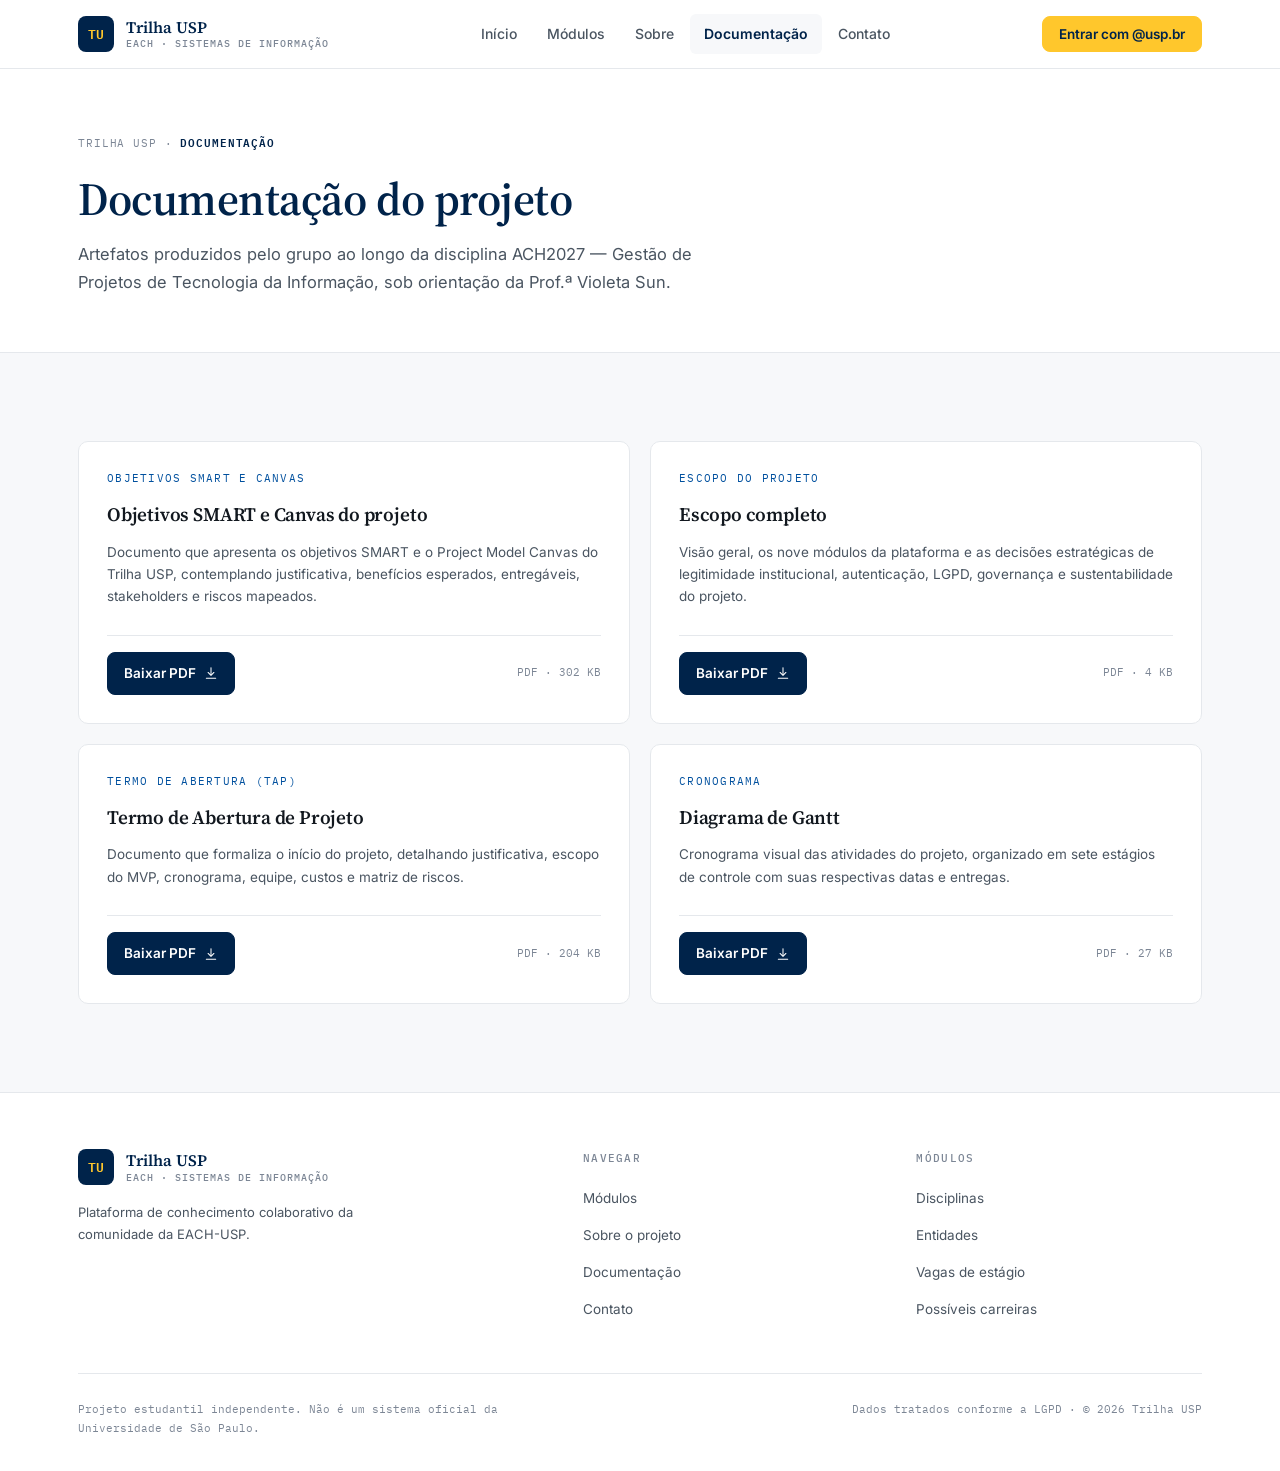
==== documentacao.html @ 139c5c69 "trilhusp revolucionado depois do esculacho da professora, estamos com uma nova base de codigo para n" ====
<!DOCTYPE html>
<html lang="pt-BR">
<head>
<meta charset="UTF-8">
<meta name="viewport" content="width=device-width, initial-scale=1.0">
<title>Documentação — Trilha USP</title>
<link rel="preconnect" href="https://fonts.googleapis.com">
<link rel="preconnect" href="https://fonts.gstatic.com" crossorigin>
<link href="https://fonts.googleapis.com/css2?family=Source+Serif+4:opsz,wght@8..60,500;8..60,600;8..60,700&family=Inter:wght@400;500;600;700&family=IBM+Plex+Mono:wght@400;500;600&display=swap" rel="stylesheet">
<link rel="stylesheet" href="assets/styles.css">
</head>
<body>

<svg aria-hidden="true" style="position:absolute;width:0;height:0;overflow:hidden">
  <symbol id="i-menu" viewBox="0 0 24 24" fill="none" stroke="currentColor" stroke-width="1.5" stroke-linecap="round" stroke-linejoin="round"><path d="M4 7h16M4 12h16M4 17h16"/></symbol>
  <symbol id="i-download" viewBox="0 0 24 24" fill="none" stroke="currentColor" stroke-width="1.75" stroke-linecap="round" stroke-linejoin="round"><path d="M12 3v12"/><path d="m7 11 5 5 5-5"/><path d="M4 21h16"/></symbol>
</svg>

<header class="site-header">
  <div class="container header-inner">
    <a href="index.html" class="brand">
      <span class="brand-mark">TU</span>
      <span class="brand-name"><strong>Trilha USP</strong><small>EACH · Sistemas de Informação</small></span>
    </a>
    <nav class="main-nav" aria-label="Navegação principal">
      <a href="index.html">Início</a>
      <a href="modulos.html">Módulos</a>
      <a href="sobre.html">Sobre</a>
      <a href="documentacao.html" class="is-active">Documentação</a>
      <a href="contato.html">Contato</a>
    </nav>
    <div class="header-actions">
      <button class="btn btn-gold" type="button">Entrar com @usp.br</button>
      <button class="menu-toggle" type="button" aria-label="Abrir menu" aria-expanded="false">
        <svg class="icon icon-lg"><use href="#i-menu"/></svg>
      </button>
    </div>
  </div>
</header>

<main>

  <section class="page-head">
    <div class="container">
      <div class="crumb"><a href="index.html">Trilha USP</a> · <span>Documentação</span></div>
      <h1>Documentação do projeto</h1>
      <p class="lead">Artefatos produzidos pelo grupo ao longo da disciplina ACH2027 — Gestão de Projetos de Tecnologia da Informação, sob orientação da Prof.ª Violeta Sun.</p>
    </div>
  </section>

  <section class="section">
    <div class="container">
      <div class="doc-grid reveal">

        <article class="doc-card">
          <span class="doc-cat">Objetivos SMART e Canvas</span>
          <h3>Objetivos SMART e Canvas do projeto</h3>
          <p>Documento que apresenta os objetivos SMART e o Project Model Canvas do Trilha USP, contemplando justificativa, benefícios esperados, entregáveis, stakeholders e riscos mapeados.</p>
          <div class="doc-foot">
            <a class="btn btn-primary" href="docs/SMART_TrilhaUSP.pdf" download>
              Baixar PDF <svg class="icon icon-sm"><use href="#i-download"/></svg>
            </a>
            <span class="doc-meta">PDF · 302 KB</span>
          </div>
        </article>

        <article class="doc-card">
          <span class="doc-cat">Escopo do projeto</span>
          <h3>Escopo completo</h3>
          <p>Visão geral, os nove módulos da plataforma e as decisões estratégicas de legitimidade institucional, autenticação, LGPD, governança e sustentabilidade do projeto.</p>
          <div class="doc-foot">
            <a class="btn btn-primary" href="docs/canvas_trilha_usp.pdf" download>
              Baixar PDF <svg class="icon icon-sm"><use href="#i-download"/></svg>
            </a>
            <span class="doc-meta">PDF · 4 KB</span>
          </div>
        </article>

        <article class="doc-card">
          <span class="doc-cat">Termo de Abertura (TAP)</span>
          <h3>Termo de Abertura de Projeto</h3>
          <p>Documento que formaliza o início do projeto, detalhando justificativa, escopo do MVP, cronograma, equipe, custos e matriz de riscos.</p>
          <div class="doc-foot">
            <a class="btn btn-primary" href="docs/TAP_Trilha_USP.pdf" download>
              Baixar PDF <svg class="icon icon-sm"><use href="#i-download"/></svg>
            </a>
            <span class="doc-meta">PDF · 204 KB</span>
          </div>
        </article>

        <article class="doc-card">
          <span class="doc-cat">Cronograma</span>
          <h3>Diagrama de Gantt</h3>
          <p>Cronograma visual das atividades do projeto, organizado em sete estágios de controle com suas respectivas datas e entregas.</p>
          <div class="doc-foot">
            <a class="btn btn-primary" href="docs/Gantt_Trilha_USP.pdf" download>
              Baixar PDF <svg class="icon icon-sm"><use href="#i-download"/></svg>
            </a>
            <span class="doc-meta">PDF · 27 KB</span>
          </div>
        </article>

      </div>
    </div>
  </section>

</main>

<footer class="site-footer">
  <div class="container">
    <div class="footer-grid">
      <div class="footer-brand">
        <a href="index.html" class="brand">
          <span class="brand-mark">TU</span>
          <span class="brand-name"><strong>Trilha USP</strong><small>EACH · Sistemas de Informação</small></span>
        </a>
        <p>Plataforma de conhecimento colaborativo da comunidade da EACH-USP.</p>
      </div>
      <div class="footer-col">
        <h5>Navegar</h5>
        <ul>
          <li><a href="modulos.html">Módulos</a></li>
          <li><a href="sobre.html">Sobre o projeto</a></li>
          <li><a href="documentacao.html">Documentação</a></li>
          <li><a href="contato.html">Contato</a></li>
        </ul>
      </div>
      <div class="footer-col">
        <h5>Módulos</h5>
        <ul>
          <li><a href="disciplinas.html">Disciplinas</a></li>
          <li><a href="entidades.html">Entidades</a></li>
          <li><a href="em-breve.html?m=vagas">Vagas de estágio</a></li>
          <li><a href="em-breve.html?m=carreiras">Possíveis carreiras</a></li>
        </ul>
      </div>
    </div>
    <div class="footer-legal">
      <p>Projeto estudantil independente. Não é um sistema oficial da Universidade de São Paulo.</p>
      <p>Dados tratados conforme a LGPD · © <span data-year>2026</span> Trilha USP</p>
    </div>
  </div>
</footer>

<script src="assets/main.js" defer></script>
</body>
</html>
---- assets/styles.css ----
/* =========================================================================
   Trilha USP — folha de estilo compartilhada
   ========================================================================= */

:root{
  /* Institucional */
  --usp-blue-900:#00234a;
  --usp-blue-800:#00305f;
  --usp-blue-700:#00509e;
  --usp-blue-600:#0a6bc4;
  --usp-gold:#ffc72c;
  --usp-gold-deep:#b98a00;

  /* Neutros */
  --paper:#f7f8fa;
  --surface:#ffffff;
  --ink:#12181f;
  --ink-soft:#4a5561;
  --ink-mute:#7c8695;
  --line:#e5e8ec;
  --line-strong:#d0d5db;

  /* Estados */
  --green:#166e4a;
  --red:#a63a3a;
  --amber:#8a6700;

  /* Tipografia */
  --font-serif:'Source Serif 4',Georgia,'Times New Roman',serif;
  --font-sans:'Inter',-apple-system,BlinkMacSystemFont,'Segoe UI',sans-serif;
  --font-mono:'IBM Plex Mono',ui-monospace,'SF Mono',Menlo,monospace;

  /* Layout */
  --container:1180px;
  --gutter:28px;
  --radius-sm:6px;
  --radius:10px;
  --radius-lg:14px;

  /* Sombras */
  --shadow-sm:0 1px 2px rgba(0,35,74,.05);
  --shadow:0 4px 16px rgba(0,35,74,.06);
  --shadow-lg:0 12px 40px rgba(0,35,74,.09);
}

*,*::before,*::after{box-sizing:border-box;}
html{
  scroll-behavior:smooth;
  scroll-padding-top:88px;
  -webkit-text-size-adjust:100%;
}
html,body{margin:0;padding:0;}
body{
  background:var(--paper);
  color:var(--ink);
  font-family:var(--font-sans);
  font-size:16px;
  line-height:1.7;
  -webkit-font-smoothing:antialiased;
  -moz-osx-font-smoothing:grayscale;
  text-rendering:optimizeLegibility;
}
a{color:inherit;text-decoration:none;}
button{font-family:inherit;cursor:pointer;}
img{max-width:100%;display:block;}

:focus-visible{
  outline:2px solid var(--usp-blue-700);
  outline-offset:3px;
  border-radius:2px;
}
.visually-hidden{
  position:absolute;width:1px;height:1px;padding:0;margin:-1px;
  overflow:hidden;clip:rect(0,0,0,0);white-space:nowrap;border:0;
}

/* ========================== Tipografia ========================== */
h1,h2,h3,h4{
  font-family:var(--font-serif);
  font-weight:600;
  letter-spacing:-.01em;
  color:var(--usp-blue-900);
  margin:0;
  line-height:1.2;
}
h1{font-size:clamp(32px,4vw,46px);}
h2{font-size:clamp(24px,2.4vw,30px);}
h3{font-size:19px;}
h4{font-size:16.5px;}
p{margin:0 0 1em;}
p:last-child{margin-bottom:0;}

.eyebrow{
  display:block;
  font-family:var(--font-mono);
  font-size:11px;
  font-weight:500;
  letter-spacing:.14em;
  text-transform:uppercase;
  color:var(--usp-blue-700);
  margin-bottom:14px;
}
.lead{
  font-size:17px;
  line-height:1.7;
  color:var(--ink-soft);
  max-width:62ch;
}
.prose{max-width:68ch;}
.prose p{font-size:16.5px;line-height:1.85;color:var(--ink-soft);margin-bottom:1.1em;}
.prose strong{color:var(--ink);font-weight:600;}

/* ========================== Layout ========================== */
.container{
  width:100%;
  max-width:var(--container);
  margin:0 auto;
  padding:0 var(--gutter);
}
.section{padding:88px 0;}
.section--tight{padding:56px 0;}
.section--lg{padding:112px 0;}
.section--alt{background:var(--surface);border-top:1px solid var(--line);border-bottom:1px solid var(--line);}

.section-head{max-width:660px;margin-bottom:48px;}
.section-head p{color:var(--ink-soft);}

/* ========================== Header ========================== */
.site-header{
  position:sticky;top:0;z-index:100;
  background:rgba(255,255,255,.92);
  backdrop-filter:saturate(180%) blur(12px);
  -webkit-backdrop-filter:saturate(180%) blur(12px);
  border-bottom:1px solid var(--line);
}
.header-inner{
  display:flex;align-items:center;justify-content:space-between;
  gap:32px;height:68px;
}
.brand{display:flex;align-items:center;gap:12px;flex-shrink:0;}
.brand-mark{
  width:36px;height:36px;border-radius:8px;
  background:var(--usp-blue-900);color:var(--usp-gold);
  display:flex;align-items:center;justify-content:center;
  font-family:var(--font-mono);font-weight:600;font-size:13px;letter-spacing:.5px;
}
.brand-name{display:flex;flex-direction:column;line-height:1.15;}
.brand-name strong{font-family:var(--font-serif);font-size:16px;font-weight:600;color:var(--usp-blue-900);}
.brand-name small{
  font-family:var(--font-mono);font-size:10px;font-weight:500;
  letter-spacing:.1em;text-transform:uppercase;color:var(--ink-mute);margin-top:2px;
}

.main-nav{display:flex;align-items:center;gap:2px;}
.main-nav a{
  padding:8px 14px;font-size:14px;font-weight:500;
  color:var(--ink-soft);border-radius:6px;
  transition:color .2s ease,background-color .2s ease;
}
.main-nav a:hover{color:var(--usp-blue-900);background:var(--paper);}
.main-nav a.is-active{color:var(--usp-blue-900);background:var(--paper);font-weight:600;}

.header-actions{display:flex;align-items:center;gap:10px;flex-shrink:0;}
.menu-toggle{
  display:none;width:38px;height:38px;
  align-items:center;justify-content:center;
  background:transparent;border:1px solid var(--line);border-radius:8px;
  color:var(--usp-blue-900);
}
.menu-toggle:hover{border-color:var(--line-strong);}

/* ========================== Botões ========================== */
.btn{
  display:inline-flex;align-items:center;justify-content:center;gap:8px;
  padding:9px 16px;font-size:13.5px;font-weight:600;
  border-radius:8px;border:1px solid transparent;
  transition:background-color .2s ease,border-color .2s ease,color .2s ease,box-shadow .2s ease;
  white-space:nowrap;
}
.btn-gold{background:var(--usp-gold);color:var(--usp-blue-900);border-color:var(--usp-gold);}
.btn-gold:hover{background:var(--usp-gold-deep);border-color:var(--usp-gold-deep);color:#fff;}
.btn-primary{background:var(--usp-blue-900);color:#fff;border-color:var(--usp-blue-900);}
.btn-primary:hover{background:var(--usp-blue-700);border-color:var(--usp-blue-700);}
.btn-outline{background:transparent;color:var(--usp-blue-900);border-color:var(--line-strong);}
.btn-outline:hover{border-color:var(--usp-blue-700);color:var(--usp-blue-700);}
.btn-lg{padding:13px 22px;font-size:14.5px;}

.icon{width:16px;height:16px;flex-shrink:0;}
.icon-sm{width:14px;height:14px;}
.icon-lg{width:20px;height:20px;}
.icon-xl{width:22px;height:22px;}

/* ========================== Hero (institucional) ========================== */
.hero{
  position:relative;
  overflow:hidden;
  background:var(--usp-blue-900);
  color:#e9eef4;
  padding:96px 0 104px;
  border-bottom:1px solid var(--usp-blue-800);
}
.hero::before{
  content:"";
  position:absolute;inset:0;
  background-image:
    linear-gradient(rgba(255,255,255,.04) 1px,transparent 1px),
    linear-gradient(90deg,rgba(255,255,255,.04) 1px,transparent 1px);
  background-size:56px 56px;
  mask-image:radial-gradient(600px 400px at 88% 30%,#000,transparent 78%);
  -webkit-mask-image:radial-gradient(600px 400px at 88% 30%,#000,transparent 78%);
  pointer-events:none;
}
.hero>.container{position:relative;z-index:1;}
.hero h1{
  color:#fff;
  max-width:16ch;
  margin-bottom:22px;
}
.hero .lead{
  color:#c8d5e4;
  font-size:17.5px;
  max-width:60ch;
  margin-bottom:34px;
}
.hero-actions{display:flex;gap:12px;flex-wrap:wrap;}
.hero .btn-outline{color:#e9eef4;border-color:rgba(255,255,255,.28);}
.hero .btn-outline:hover{background:rgba(255,255,255,.06);border-color:rgba(255,255,255,.5);color:#fff;}

/* Page header (páginas internas) */
.page-head{
  background:var(--surface);
  border-bottom:1px solid var(--line);
  padding:64px 0 56px;
}
.page-head h1{margin-bottom:14px;max-width:22ch;}
.page-head .lead{font-size:16.5px;}

/* Breadcrumb */
.crumb{
  font-family:var(--font-mono);
  font-size:11px;
  letter-spacing:.08em;
  text-transform:uppercase;
  color:var(--ink-mute);
  margin-bottom:18px;
}
.crumb a{color:var(--ink-mute);}
.crumb a:hover{color:var(--usp-blue-700);}
.crumb span{color:var(--usp-blue-900);font-weight:600;}

/* ========================== Grids ========================== */
.grid-3{display:grid;grid-template-columns:repeat(3,1fr);gap:20px;}
.grid-2{display:grid;grid-template-columns:repeat(2,1fr);gap:24px;}
.grid-4{display:grid;grid-template-columns:repeat(4,1fr);gap:18px;}

/* ========================== Cards genéricos ========================== */
.card{
  background:var(--surface);
  border:1px solid var(--line);
  border-radius:var(--radius);
  padding:24px;
  transition:border-color .2s ease,box-shadow .2s ease;
}
.card:hover{border-color:var(--line-strong);box-shadow:var(--shadow);}

/* ========================== Módulos (home) ========================== */
.module-grid{
  display:grid;
  grid-template-columns:repeat(3,1fr);
  gap:1px;
  background:var(--line);
  border:1px solid var(--line);
  border-radius:var(--radius);
  overflow:hidden;
}
.module{
  background:var(--surface);
  padding:26px 24px 22px;
  display:flex;flex-direction:column;gap:14px;
  min-height:190px;
  transition:background-color .2s ease;
  position:relative;
}
.module:hover{background:#fafbfd;}
.module:hover .module-go{color:var(--usp-blue-700);transform:translateX(2px);}
.module-ic{
  width:36px;height:36px;border-radius:8px;
  background:var(--paper);
  color:var(--usp-blue-700);
  display:flex;align-items:center;justify-content:center;
  border:1px solid var(--line);
}
.module h3{
  font-size:17px;
  color:var(--ink);
}
.module p{
  margin:0;font-size:13.5px;line-height:1.6;color:var(--ink-soft);
  flex:1;
}
.module-go{
  font-size:12.5px;font-weight:600;color:var(--ink-mute);
  display:inline-flex;align-items:center;gap:6px;
  transition:color .2s ease,transform .2s ease;
}

/* ========================== Princípios / blocos ========================== */
.principle{
  padding:22px 0;
  border-top:1px solid var(--line);
}
.principle:last-child{border-bottom:1px solid var(--line);}
.principle h4{
  display:flex;align-items:center;gap:10px;
  font-size:15.5px;color:var(--ink);margin-bottom:6px;
  font-family:var(--font-sans);font-weight:600;
}
.principle h4 .icon{color:var(--usp-blue-700);}
.principle p{font-size:13.5px;line-height:1.65;color:var(--ink-soft);margin:0;}

/* ========================== Nota / aviso ========================== */
.note{
  display:flex;gap:12px;
  background:#fbfaf4;
  border:1px solid #ece4c8;
  border-left:3px solid var(--usp-gold-deep);
  padding:16px 18px;
  border-radius:var(--radius-sm);
  font-size:13px;line-height:1.65;color:#5a4a17;
}
.note .icon{color:var(--usp-gold-deep);margin-top:2px;}
.note strong{color:#3c3210;font-weight:600;}

/* ========================== Equipe ========================== */
.team-grid{
  display:grid;grid-template-columns:repeat(3,1fr);gap:24px;
}
.member{
  background:var(--surface);
  border:1px solid var(--line);
  border-radius:var(--radius);
  overflow:hidden;
  display:flex;flex-direction:column;
  transition:box-shadow .2s ease,border-color .2s ease;
}
.member:hover{box-shadow:var(--shadow);border-color:var(--line-strong);}
.member-photo{
  position:relative;aspect-ratio:1/1;
  background:linear-gradient(160deg,var(--usp-blue-900),var(--usp-blue-700));
  display:flex;align-items:center;justify-content:center;
}
.member-photo .initials{
  font-family:var(--font-mono);font-size:26px;font-weight:600;
  color:rgba(255,255,255,.6);letter-spacing:.2em;
}
.member-photo img{position:absolute;inset:0;width:100%;height:100%;object-fit:cover;}
.member-info{padding:18px 20px 22px;display:flex;flex-direction:column;gap:8px;}
.member-info h4{font-size:16px;color:var(--ink);}
.member-nusp{
  font-family:var(--font-mono);font-size:10.5px;
  color:var(--ink-mute);letter-spacing:.05em;
}
.member-bio{
  margin-top:6px;padding-top:14px;border-top:1px solid var(--line);
  font-size:12.5px;line-height:1.65;color:var(--ink-soft);
}

/* ========================== Documentação ========================== */
.doc-grid{display:grid;grid-template-columns:repeat(2,1fr);gap:20px;}
.doc-card{
  background:var(--surface);
  border:1px solid var(--line);
  border-radius:var(--radius);
  padding:28px;
  display:flex;flex-direction:column;gap:14px;
  transition:border-color .2s ease,box-shadow .2s ease;
}
.doc-card:hover{border-color:var(--line-strong);box-shadow:var(--shadow);}
.doc-cat{
  font-family:var(--font-mono);font-size:10.5px;letter-spacing:.12em;
  text-transform:uppercase;color:var(--usp-blue-700);
}
.doc-card h3{font-size:19px;color:var(--ink);line-height:1.3;}
.doc-card p{font-size:13.5px;line-height:1.65;color:var(--ink-soft);flex:1;}
.doc-foot{
  display:flex;align-items:center;justify-content:space-between;gap:12px;
  padding-top:16px;border-top:1px solid var(--line);
}
.doc-meta{
  font-family:var(--font-mono);font-size:10.5px;color:var(--ink-mute);
}

/* ========================== Workspace de Disciplinas ========================== */
.workspace{
  display:grid;
  grid-template-columns:320px minmax(0,1fr);
  min-height:calc(100vh - 68px);
  background:var(--paper);
}
.list-pane{
  border-right:1px solid var(--line);
  background:var(--surface);
  padding:22px 0 40px;
  overflow-y:auto;
  max-height:calc(100vh - 68px);
  position:sticky;top:68px;
}
.list-pane input[type="search"]{
  width:calc(100% - 40px);
  margin:0 20px 18px;
  padding:9px 12px 9px 34px;
  border:1px solid var(--line);
  border-radius:8px;
  font-size:13.5px;font-family:inherit;
  background:var(--paper);
  background-image:url("data:image/svg+xml;utf8,<svg xmlns='http://www.w3.org/2000/svg' viewBox='0 0 24 24' fill='none' stroke='%237c8695' stroke-width='1.75' stroke-linecap='round' stroke-linejoin='round'><circle cx='11' cy='11' r='7'/><path d='m20 20-3.5-3.5'/></svg>");
  background-repeat:no-repeat;
  background-size:16px;
  background-position:12px center;
  color:var(--ink);
  transition:border-color .2s ease,background-color .2s ease;
}
.list-pane input[type="search"]:focus{border-color:var(--usp-blue-600);outline:none;background-color:#fff;}

.semester-label{
  font-family:var(--font-mono);font-size:10.5px;font-weight:500;
  letter-spacing:.14em;text-transform:uppercase;
  color:var(--ink-mute);
  padding:14px 20px 8px;
}
.disc-item{
  display:flex;align-items:center;gap:12px;
  padding:12px 20px;
  border-left:2px solid transparent;
  cursor:pointer;
  transition:background-color .15s ease,border-color .15s ease;
}
.disc-item+.disc-item{border-top:1px solid var(--line);}
.disc-item:hover{background:var(--paper);}
.disc-item.selected{
  background:#f1f6fc;
  border-left-color:var(--usp-blue-700);
}
.disc-code{
  font-family:var(--font-mono);font-size:10.5px;font-weight:500;
  letter-spacing:.03em;
  color:var(--usp-blue-700);
  padding:2px 0;
  flex-shrink:0;
}
.disc-meta{min-width:0;flex:1;}
.disc-meta h4{
  margin:0;font-size:13.5px;font-family:var(--font-sans);font-weight:600;
  color:var(--ink);line-height:1.35;
  white-space:nowrap;overflow:hidden;text-overflow:ellipsis;
}
.disc-meta span{font-size:11.5px;color:var(--ink-mute);}
.diff-dot{width:6px;height:6px;border-radius:50%;flex-shrink:0;}
.diff-dot.alta{background:var(--red);}
.diff-dot.media{background:var(--usp-gold-deep);}
.diff-dot.baixa{background:var(--green);}

.detail-pane{padding:44px 48px 80px;min-width:0;}
.detail-head{
  display:flex;justify-content:space-between;align-items:flex-start;
  gap:32px;padding-bottom:26px;border-bottom:1px solid var(--line);
  margin-bottom:32px;
}
.detail-head h1{font-size:30px;margin-bottom:10px;}
.detail-tags{display:flex;gap:18px;flex-wrap:wrap;}
.detail-tags span{
  font-family:var(--font-mono);font-size:11px;color:var(--ink-mute);
  letter-spacing:.04em;
}
.detail-tags span strong{color:var(--ink);font-weight:500;}

.difficulty{
  text-align:right;flex-shrink:0;min-width:180px;
}
.difficulty .label{
  font-family:var(--font-mono);font-size:10px;letter-spacing:.12em;
  text-transform:uppercase;color:var(--ink-mute);margin-bottom:10px;
}
.diff-bar{
  height:4px;background:var(--line);border-radius:2px;overflow:hidden;
  margin-bottom:8px;
}
.diff-bar-fill{height:100%;border-radius:2px;}
.diff-bar-fill.alta{background:var(--red);}
.diff-bar-fill.media{background:var(--usp-gold-deep);}
.diff-bar-fill.baixa{background:var(--green);}
.difficulty .score{font-size:13px;font-weight:600;color:var(--ink);}
.difficulty .note{font-size:11px;color:var(--ink-mute);margin-top:2px;}

.detail-cols{
  display:grid;grid-template-columns:minmax(0,1.4fr) minmax(0,1fr);
  gap:48px;margin-bottom:44px;
}

.block-title{
  font-family:var(--font-mono);font-size:11px;font-weight:500;
  letter-spacing:.14em;text-transform:uppercase;
  color:var(--usp-blue-700);
  margin:0 0 16px;
  padding-bottom:10px;border-bottom:1px solid var(--line);
}
.block p{font-size:14px;line-height:1.75;color:var(--ink-soft);}
.block+.block{margin-top:36px;}

.concept-list{list-style:none;margin:0;padding:0;}
.concept-list li{
  padding:11px 0;border-bottom:1px solid var(--line);
  font-size:13.5px;color:var(--ink);
}
.concept-list li:last-child{border-bottom:none;}

.eval-card{
  padding:14px 0;border-bottom:1px solid var(--line);
}
.eval-card:last-of-type{border-bottom:none;}
.eval-card .top-row{
  display:flex;justify-content:space-between;align-items:baseline;gap:14px;
  margin-bottom:4px;
}
.eval-card .top-row strong{font-size:13.5px;font-weight:600;color:var(--ink);}
.eval-card .weight{
  font-family:var(--font-mono);font-size:11.5px;color:var(--ink-mute);
}
.eval-card p{margin:0;font-size:12.5px;color:var(--ink-soft);line-height:1.55;}

.eval-note{
  margin-top:14px;padding:12px 14px;
  background:var(--paper);border-radius:var(--radius-sm);
  font-size:12px;line-height:1.6;color:var(--ink-soft);
  border-left:2px solid var(--usp-gold-deep);
}

.materials-section{margin-top:8px;}
.material-grid{
  display:grid;grid-template-columns:repeat(3,1fr);gap:14px;
}
.material-card{
  background:var(--surface);
  border:1px solid var(--line);border-radius:var(--radius);
  padding:16px;display:flex;flex-direction:column;gap:10px;
  transition:border-color .2s ease,box-shadow .2s ease;
}
.material-card:hover{border-color:var(--line-strong);box-shadow:var(--shadow-sm);}
.mtype{
  display:flex;align-items:center;gap:8px;
  font-family:var(--font-mono);font-size:10px;letter-spacing:.1em;
  text-transform:uppercase;color:var(--ink-mute);
}
.mtype .icon{color:var(--usp-blue-700);}
.material-card h6{
  margin:0;font-family:var(--font-sans);font-size:13.5px;font-weight:600;
  color:var(--ink);line-height:1.4;
}
.material-card .by{font-size:11.5px;color:var(--ink-mute);}
.material-card .foot{
  margin-top:auto;display:flex;justify-content:space-between;align-items:center;
  padding-top:10px;border-top:1px solid var(--line);
  font-size:11.5px;
}
.status{
  font-family:var(--font-mono);font-size:10.5px;letter-spacing:.05em;
}
.status.ok{color:var(--green);}
.status.pending{color:var(--amber);}
.material-card .foot a{color:var(--usp-blue-700);font-weight:600;}
.material-card .foot a:hover{color:var(--usp-blue-900);}

/* ========================== Entidades ========================== */
.filter-row{
  display:flex;gap:8px;margin-bottom:32px;flex-wrap:wrap;
}
.chip{
  padding:7px 14px;border-radius:999px;
  font-size:12.5px;font-weight:500;
  background:var(--surface);
  border:1px solid var(--line);
  color:var(--ink-soft);
  transition:background-color .2s ease,border-color .2s ease,color .2s ease;
}
.chip:hover{border-color:var(--line-strong);color:var(--ink);}
.chip.active{
  background:var(--usp-blue-900);
  border-color:var(--usp-blue-900);
  color:#fff;
}

.entity-grid{
  display:grid;grid-template-columns:repeat(3,1fr);gap:20px;
}
.entity{
  background:var(--surface);
  border:1px solid var(--line);border-radius:var(--radius);
  padding:24px;
  display:flex;flex-direction:column;gap:14px;
  transition:border-color .2s ease,box-shadow .2s ease;
}
.entity:hover{border-color:var(--line-strong);box-shadow:var(--shadow);}
.entity-head{display:flex;align-items:flex-start;gap:14px;}
.entity-mark{
  width:44px;height:44px;border-radius:9px;
  display:flex;align-items:center;justify-content:center;
  font-family:var(--font-mono);font-weight:600;font-size:12px;
  color:#fff;letter-spacing:.05em;
  flex-shrink:0;
}
.entity h3{font-size:16.5px;color:var(--ink);margin-bottom:3px;line-height:1.3;}
.entity-type{
  font-family:var(--font-mono);font-size:10.5px;letter-spacing:.08em;
  text-transform:uppercase;color:var(--ink-mute);
}
.entity p{margin:0;font-size:13.5px;line-height:1.65;color:var(--ink-soft);flex:1;}
.entity-foot{
  display:flex;align-items:center;justify-content:space-between;
  padding-top:14px;border-top:1px solid var(--line);
}
.entity-stat{font-family:var(--font-mono);font-size:11px;color:var(--ink-mute);}
.entity-link{
  font-size:12.5px;font-weight:600;color:var(--usp-blue-700);
  display:inline-flex;align-items:center;gap:6px;
}
.entity-link:hover{color:var(--usp-blue-900);}

/* ========================== CTA institucional ========================== */
.cta{
  margin:0;
  background:var(--usp-blue-900);
  color:#e9eef4;
  border-radius:var(--radius-lg);
  padding:40px 44px;
  display:flex;align-items:center;justify-content:space-between;gap:32px;flex-wrap:wrap;
  position:relative;overflow:hidden;
}
.cta::before{
  content:"";position:absolute;inset:0;
  background-image:linear-gradient(rgba(255,255,255,.04) 1px,transparent 1px),
    linear-gradient(90deg,rgba(255,255,255,.04) 1px,transparent 1px);
  background-size:44px 44px;
  mask-image:radial-gradient(400px 220px at 15% 30%,#000,transparent 80%);
  -webkit-mask-image:radial-gradient(400px 220px at 15% 30%,#000,transparent 80%);
  pointer-events:none;
}
.cta>*{position:relative;z-index:1;}
.cta h3{color:#fff;font-size:20px;margin-bottom:6px;}
.cta p{margin:0;font-size:13.5px;color:#c8d5e4;max-width:56ch;line-height:1.65;}

/* ========================== Formulário ========================== */
.form{max-width:560px;display:flex;flex-direction:column;gap:20px;}
.field{display:flex;flex-direction:column;gap:6px;}
.field label{
  font-family:var(--font-mono);font-size:11px;font-weight:500;
  letter-spacing:.1em;text-transform:uppercase;color:var(--ink-soft);
}
.field input,.field textarea,.field select{
  padding:11px 14px;
  border:1px solid var(--line);
  border-radius:8px;
  background:var(--surface);
  font-family:inherit;font-size:14.5px;color:var(--ink);
  transition:border-color .2s ease,box-shadow .2s ease;
}
.field input:focus,.field textarea:focus,.field select:focus{
  outline:none;border-color:var(--usp-blue-600);
  box-shadow:0 0 0 3px rgba(10,107,196,.12);
}
.field textarea{resize:vertical;min-height:130px;line-height:1.6;}

/* ========================== Footer ========================== */
.site-footer{
  background:var(--surface);
  border-top:1px solid var(--line);
  margin-top:0;
  padding:56px 0 32px;
}
.footer-grid{
  display:grid;
  grid-template-columns:1.6fr 1fr 1fr;
  gap:48px;
  padding-bottom:40px;
  border-bottom:1px solid var(--line);
}
.footer-brand .brand{margin-bottom:16px;}
.footer-brand p{
  font-size:13px;line-height:1.7;color:var(--ink-soft);
  max-width:44ch;
}
.footer-col h5{
  font-family:var(--font-mono);font-size:11px;font-weight:500;
  letter-spacing:.12em;text-transform:uppercase;color:var(--ink-mute);
  margin:0 0 16px;
}
.footer-col ul{list-style:none;padding:0;margin:0;}
.footer-col li{margin-bottom:10px;}
.footer-col a{
  font-size:13.5px;color:var(--ink-soft);
  transition:color .2s ease;
}
.footer-col a:hover{color:var(--usp-blue-700);}
.footer-legal{
  padding-top:26px;
  font-family:var(--font-mono);font-size:11px;line-height:1.8;
  color:var(--ink-mute);
  display:flex;justify-content:space-between;gap:32px;flex-wrap:wrap;
}
.footer-legal p{margin:0;max-width:60ch;}

/* ========================== Animações ========================== */
.reveal{
  opacity:0;
  transform:translateY(8px);
  transition:opacity .5s ease-out,transform .5s ease-out;
  will-change:opacity,transform;
}
.reveal.is-visible{opacity:1;transform:none;}

@media (prefers-reduced-motion: reduce){
  *,*::before,*::after{
    animation-duration:.001ms !important;
    animation-iteration-count:1 !important;
    transition-duration:.001ms !important;
    scroll-behavior:auto !important;
  }
  .reveal{opacity:1;transform:none;}
}

/* ========================== Mobile ========================== */
.drawer-backdrop{
  display:none;position:fixed;inset:0;
  background:rgba(0,35,74,.4);
  z-index:98;opacity:0;transition:opacity .25s ease;
}
.drawer-backdrop.is-open{opacity:1;}

@media (max-width:960px){
  .main-nav{
    display:none;position:fixed;top:68px;left:0;right:0;
    background:var(--surface);
    border-bottom:1px solid var(--line);
    flex-direction:column;gap:0;
    padding:12px 20px 20px;
    z-index:99;
    box-shadow:var(--shadow);
  }
  .main-nav.is-open{display:flex;}
  .main-nav a{
    padding:14px 4px;font-size:15px;
    border-bottom:1px solid var(--line);
    border-radius:0;
    width:100%;
  }
  .main-nav a:last-child{border-bottom:none;}
  .menu-toggle{display:inline-flex;}
  .header-actions .btn-gold{display:none;}

  .grid-3,.module-grid,.team-grid,.entity-grid{grid-template-columns:repeat(2,1fr);}
  .detail-cols{grid-template-columns:1fr;gap:32px;}
  .material-grid{grid-template-columns:repeat(2,1fr);}
  .doc-grid{grid-template-columns:1fr;}
  .footer-grid{grid-template-columns:1fr;gap:32px;}

  .workspace{grid-template-columns:1fr;}
  .list-pane{
    position:static;max-height:340px;
    border-right:none;border-bottom:1px solid var(--line);
  }
  .detail-pane{padding:32px 24px 60px;}
  .detail-head{flex-direction:column;gap:20px;}
  .difficulty{text-align:left;min-width:0;width:100%;}
}

@media (max-width:620px){
  :root{--gutter:20px;}
  .section{padding:64px 0;}
  .section--lg{padding:80px 0;}
  .hero{padding:64px 0 72px;}
  .hero h1{font-size:30px;}
  .hero-actions{flex-direction:column;align-items:stretch;}
  .hero-actions .btn{width:100%;}
  .grid-3,.module-grid,.team-grid,.entity-grid,.material-grid,.grid-4{
    grid-template-columns:1fr;
  }
  .cta{padding:28px 24px;flex-direction:column;align-items:stretch;}
  .cta .btn{width:100%;}
  .footer-legal{flex-direction:column;gap:12px;}
}
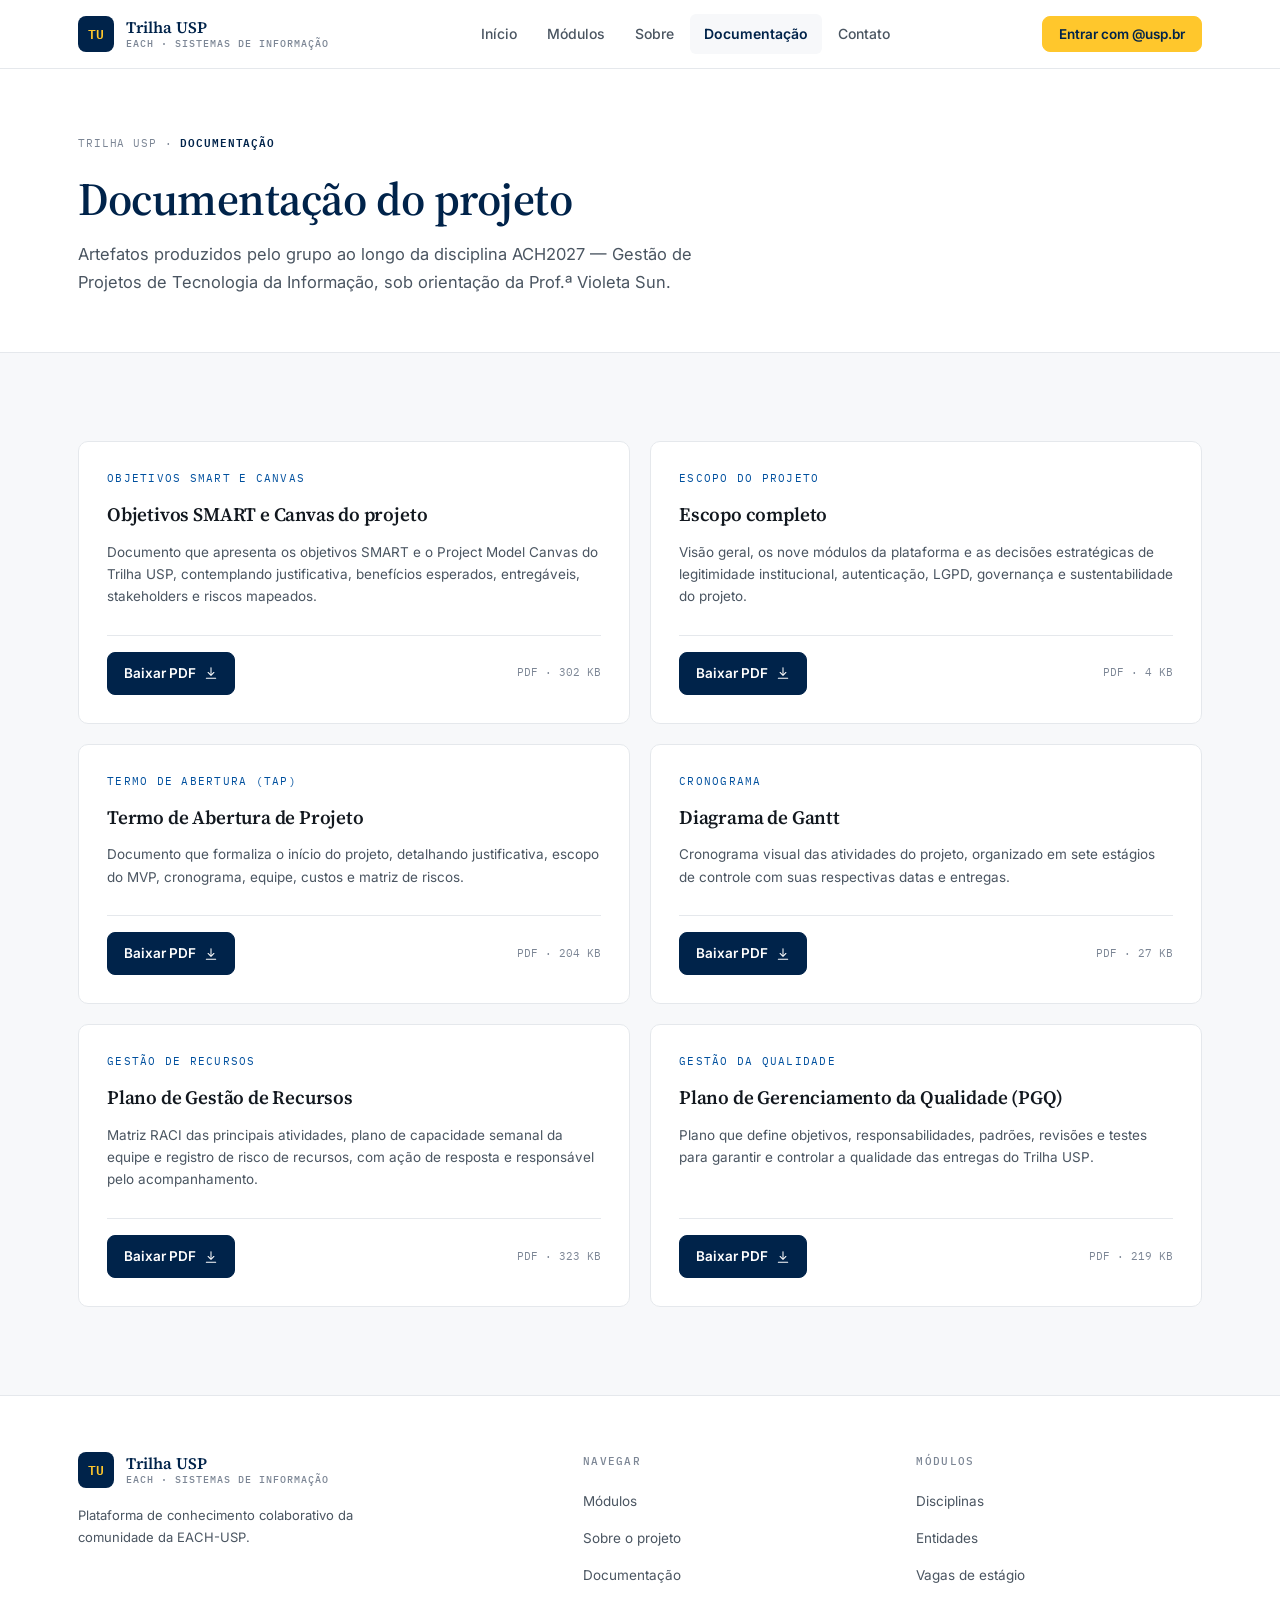
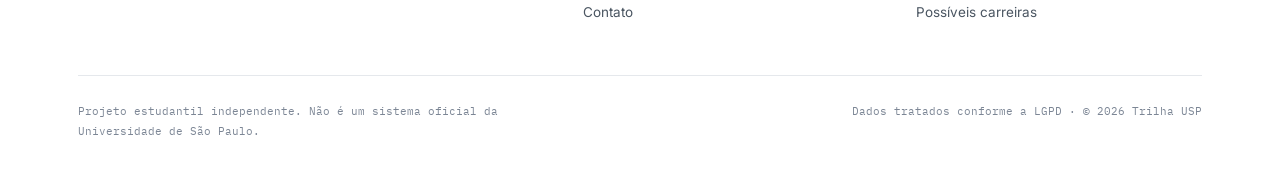
==== commit dc7fd22c: "docs: adiciona planos de recursos e qualidade à documentação" ====
--- a/documentacao.html
+++ b/documentacao.html
@@ -100,6 +100,30 @@
           </div>
         </article>
 
+        <article class="doc-card">
+          <span class="doc-cat">Gestão de Recursos</span>
+          <h3>Plano de Gestão de Recursos</h3>
+          <p>Matriz RACI das principais atividades, plano de capacidade semanal da equipe e registro de risco de recursos, com ação de resposta e responsável pelo acompanhamento.</p>
+          <div class="doc-foot">
+            <a class="btn btn-primary" href="docs/Gestao_de_Recursos_Trilha_USP.pdf" download>
+              Baixar PDF <svg class="icon icon-sm"><use href="#i-download"/></svg>
+            </a>
+            <span class="doc-meta">PDF · 323 KB</span>
+          </div>
+        </article>
+
+        <article class="doc-card">
+          <span class="doc-cat">Gestão da Qualidade</span>
+          <h3>Plano de Gerenciamento da Qualidade (PGQ)</h3>
+          <p>Plano que define objetivos, responsabilidades, padrões, revisões e testes para garantir e controlar a qualidade das entregas do Trilha USP.</p>
+          <div class="doc-foot">
+            <a class="btn btn-primary" href="docs/PGQ_Trilha_USP.pdf" download>
+              Baixar PDF <svg class="icon icon-sm"><use href="#i-download"/></svg>
+            </a>
+            <span class="doc-meta">PDF · 219 KB</span>
+          </div>
+        </article>
+
       </div>
     </div>
   </section>
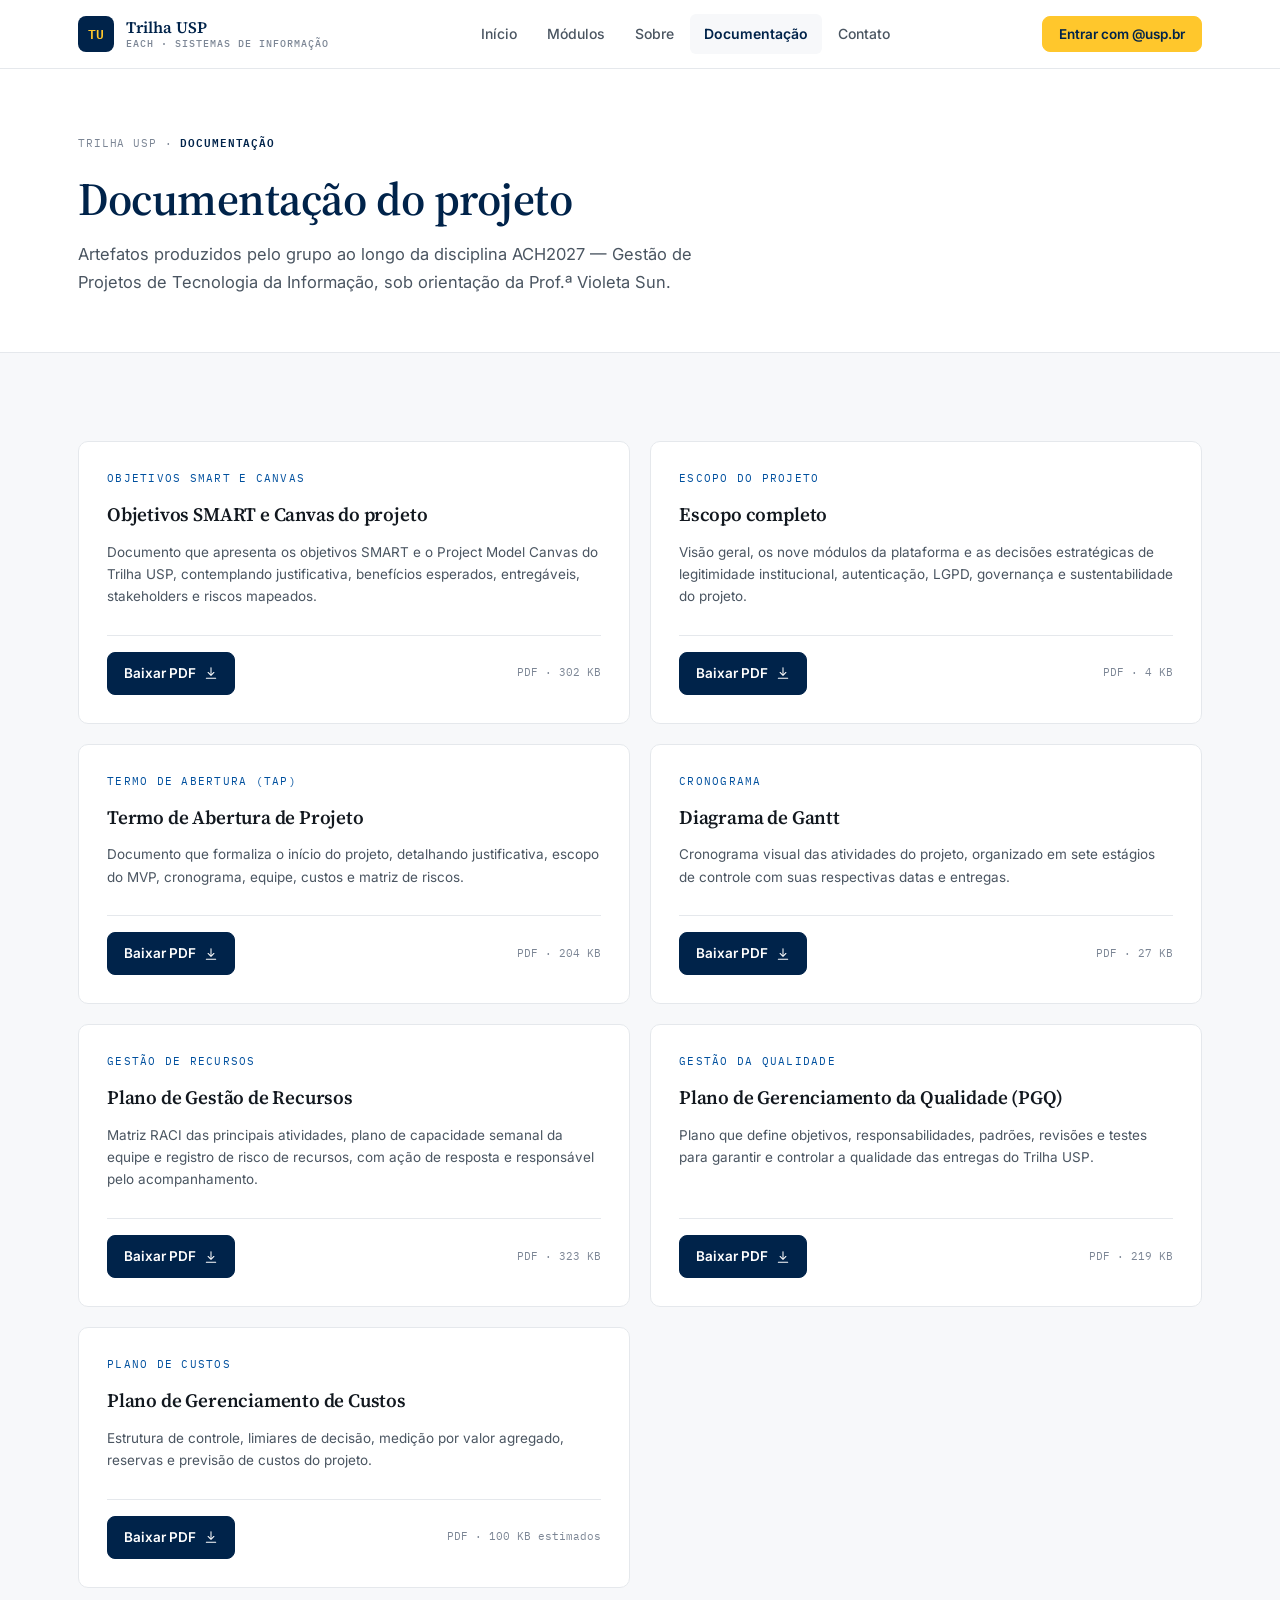
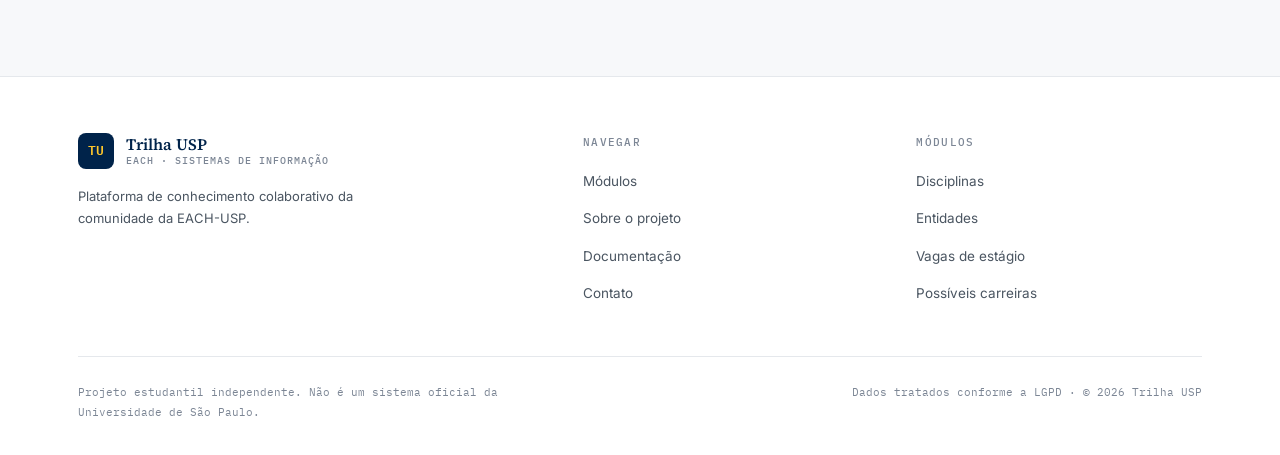
==== commit a505913e: "docs: adiciona card do Plano de Gerenciamento de Custos" ====
--- a/documentacao.html
+++ b/documentacao.html
@@ -124,6 +124,18 @@
           </div>
         </article>
 
+        <article class="doc-card">
+          <span class="doc-cat">Plano de custos</span>
+          <h3>Plano de Gerenciamento de Custos</h3>
+          <p>Estrutura de controle, limiares de decisão, medição por valor agregado, reservas e previsão de custos do projeto.</p>
+          <div class="doc-foot">
+            <a class="btn btn-primary" href="docs/Plano_de_Gerenciamento_de_Custos.pdf" download>
+              Baixar PDF <svg class="icon icon-sm"><use href="#i-download"/></svg>
+            </a>
+            <span class="doc-meta">PDF · 100 KB estimados</span>
+          </div>
+        </article>
+
       </div>
     </div>
   </section>
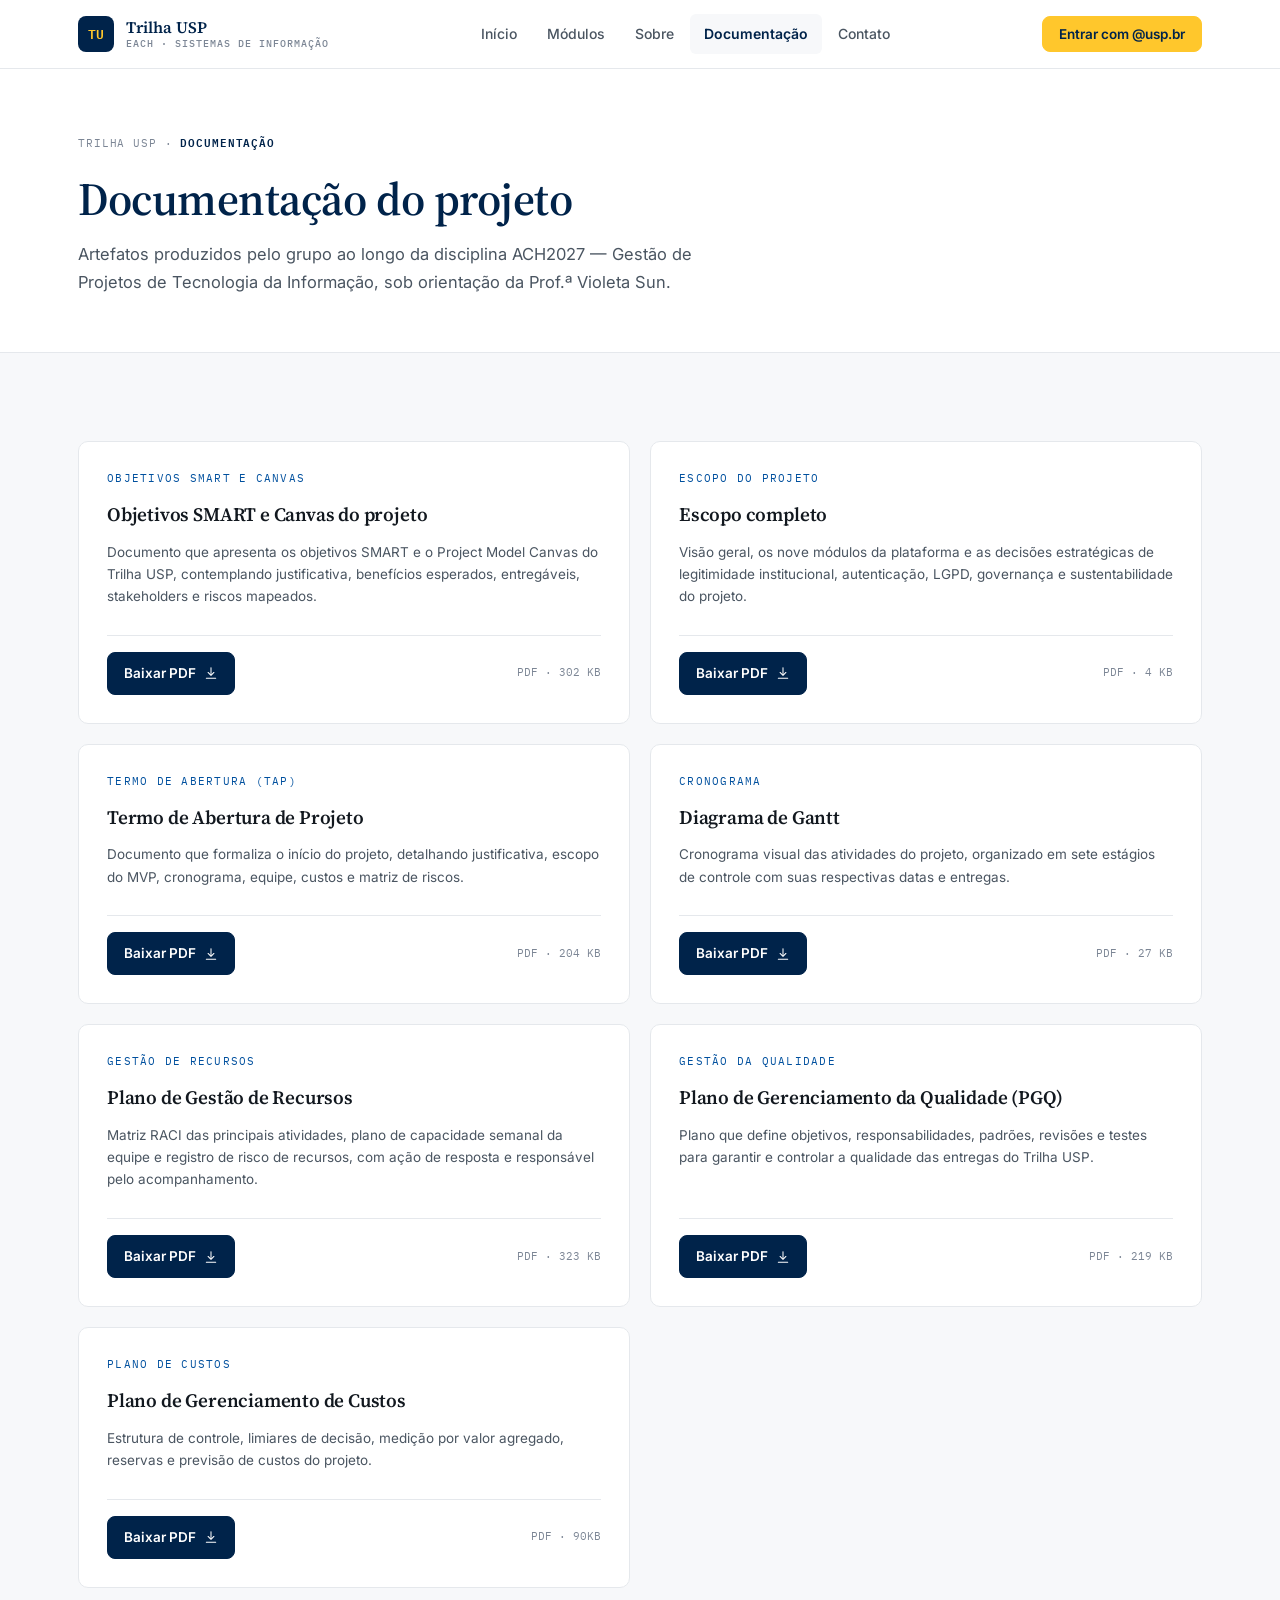
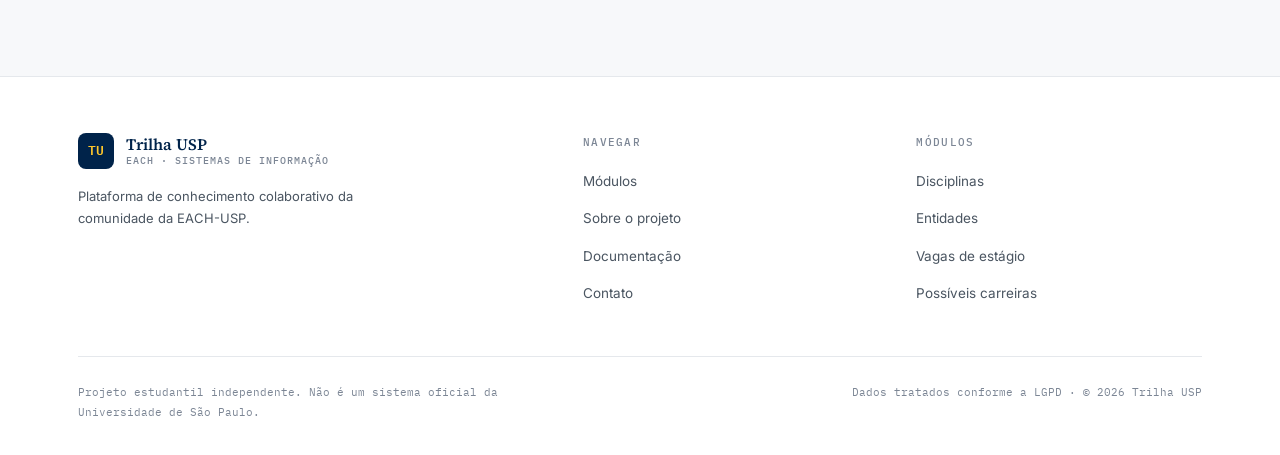
==== commit dbda3a81: "Update documentacao.html" ====
--- a/documentacao.html
+++ b/documentacao.html
@@ -129,10 +129,10 @@
           <h3>Plano de Gerenciamento de Custos</h3>
           <p>Estrutura de controle, limiares de decisão, medição por valor agregado, reservas e previsão de custos do projeto.</p>
           <div class="doc-foot">
-            <a class="btn btn-primary" href="docs/Plano_de_Gerenciamento_de_Custos.pdf" download>
+            <a class="btn btn-primary" href="docs/Custos_TrilhaUSP.pdf" download>
               Baixar PDF <svg class="icon icon-sm"><use href="#i-download"/></svg>
             </a>
-            <span class="doc-meta">PDF · 100 KB estimados</span>
+            <span class="doc-meta">PDF · 90KB</span>
           </div>
         </article>
 
@@ -180,4 +180,4 @@
 
 <script src="assets/main.js" defer></script>
 </body>
-</html>+</html>
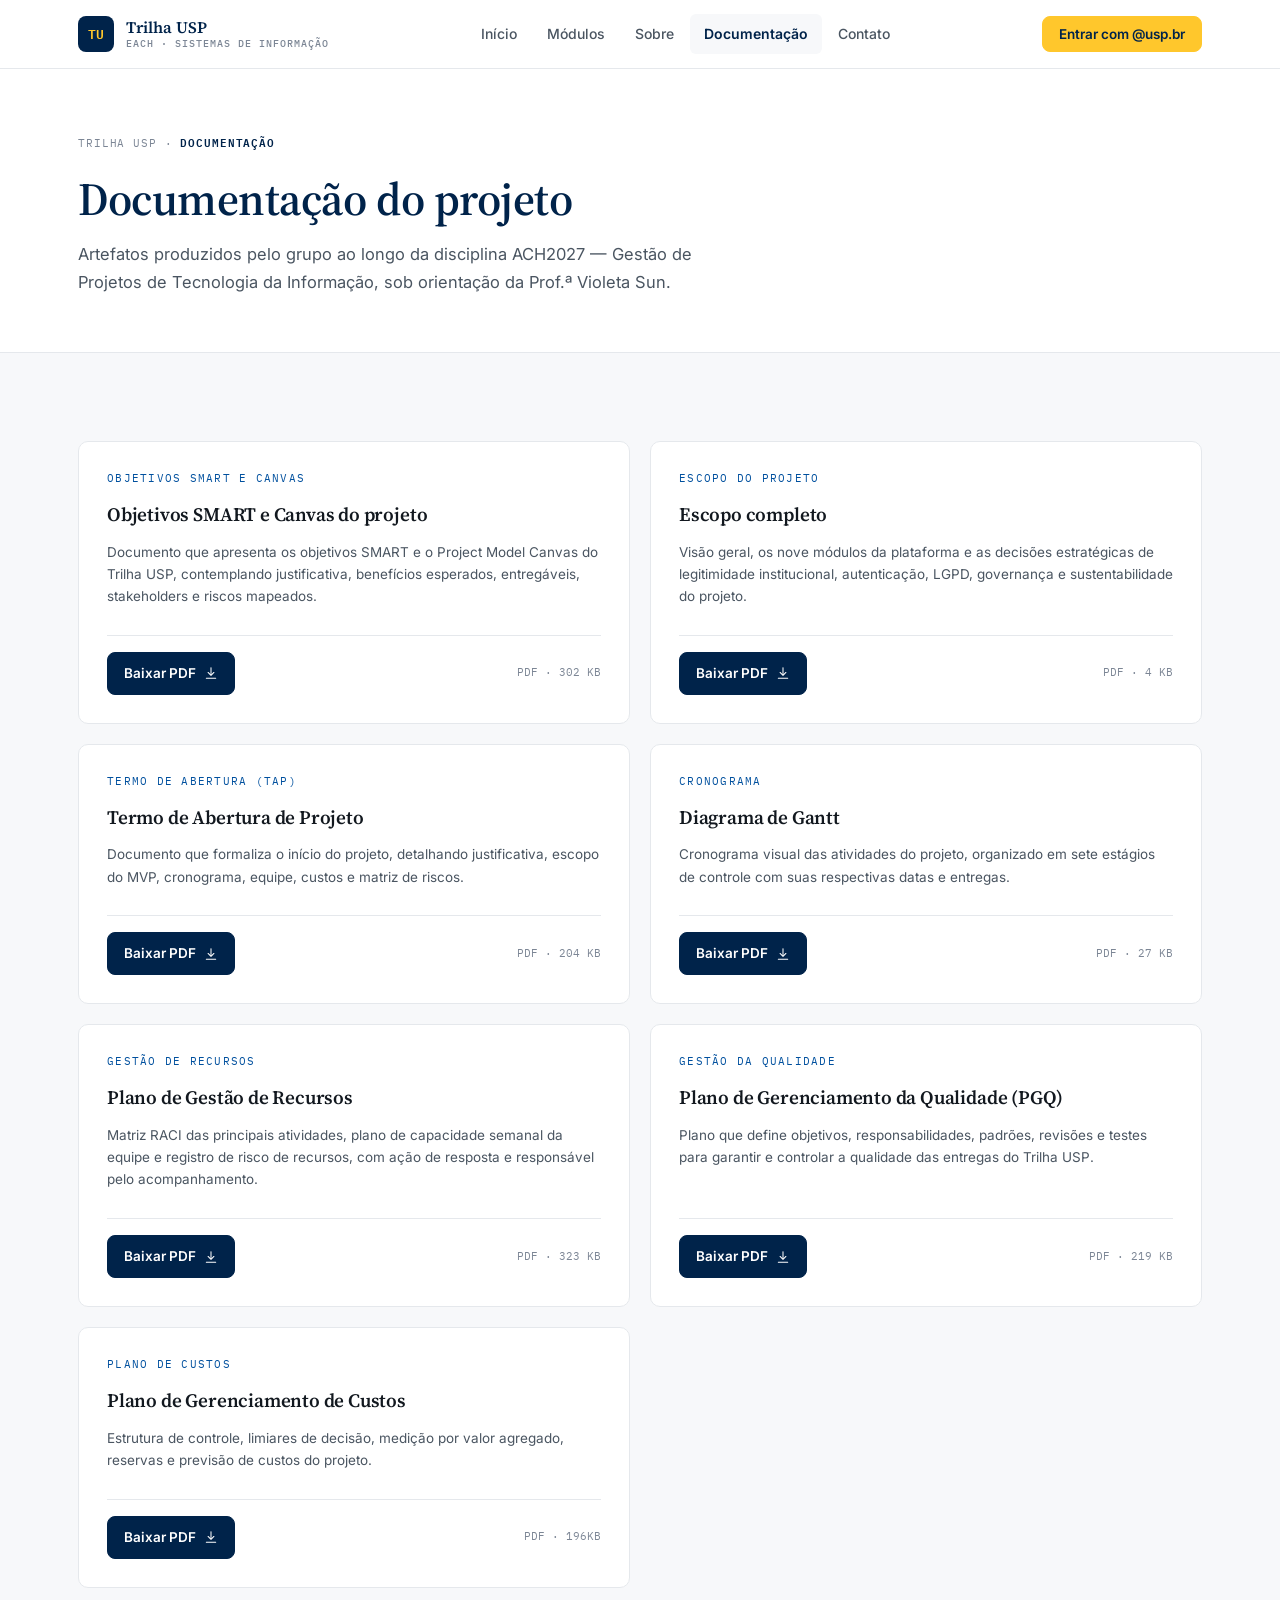
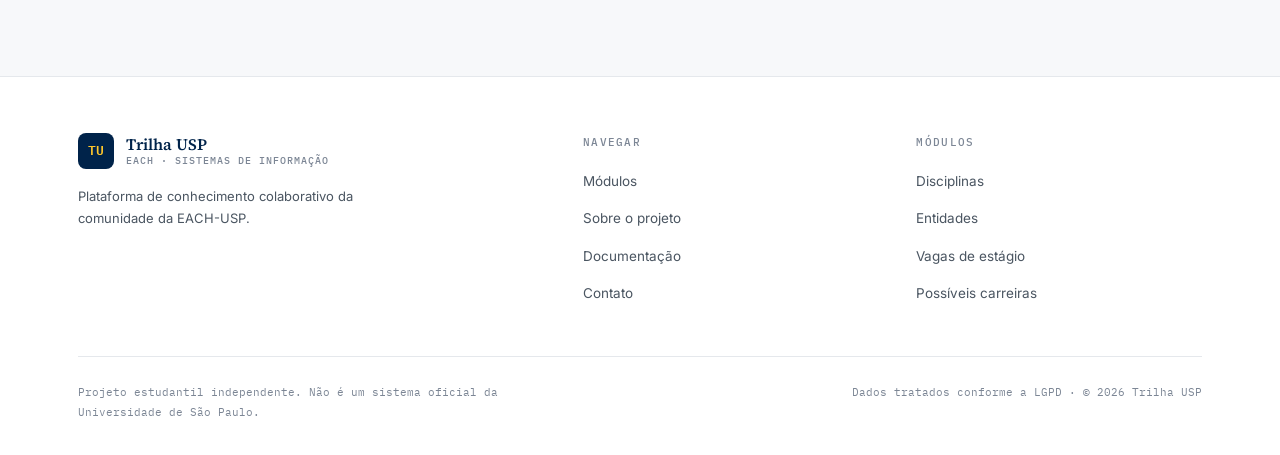
==== commit d4c0707a: "Update documentacao.html" ====
--- a/documentacao.html
+++ b/documentacao.html
@@ -132,7 +132,7 @@
             <a class="btn btn-primary" href="docs/Custos_TrilhaUSP.pdf" download>
               Baixar PDF <svg class="icon icon-sm"><use href="#i-download"/></svg>
             </a>
-            <span class="doc-meta">PDF · 90KB</span>
+            <span class="doc-meta">PDF · 196KB</span>
           </div>
         </article>
 
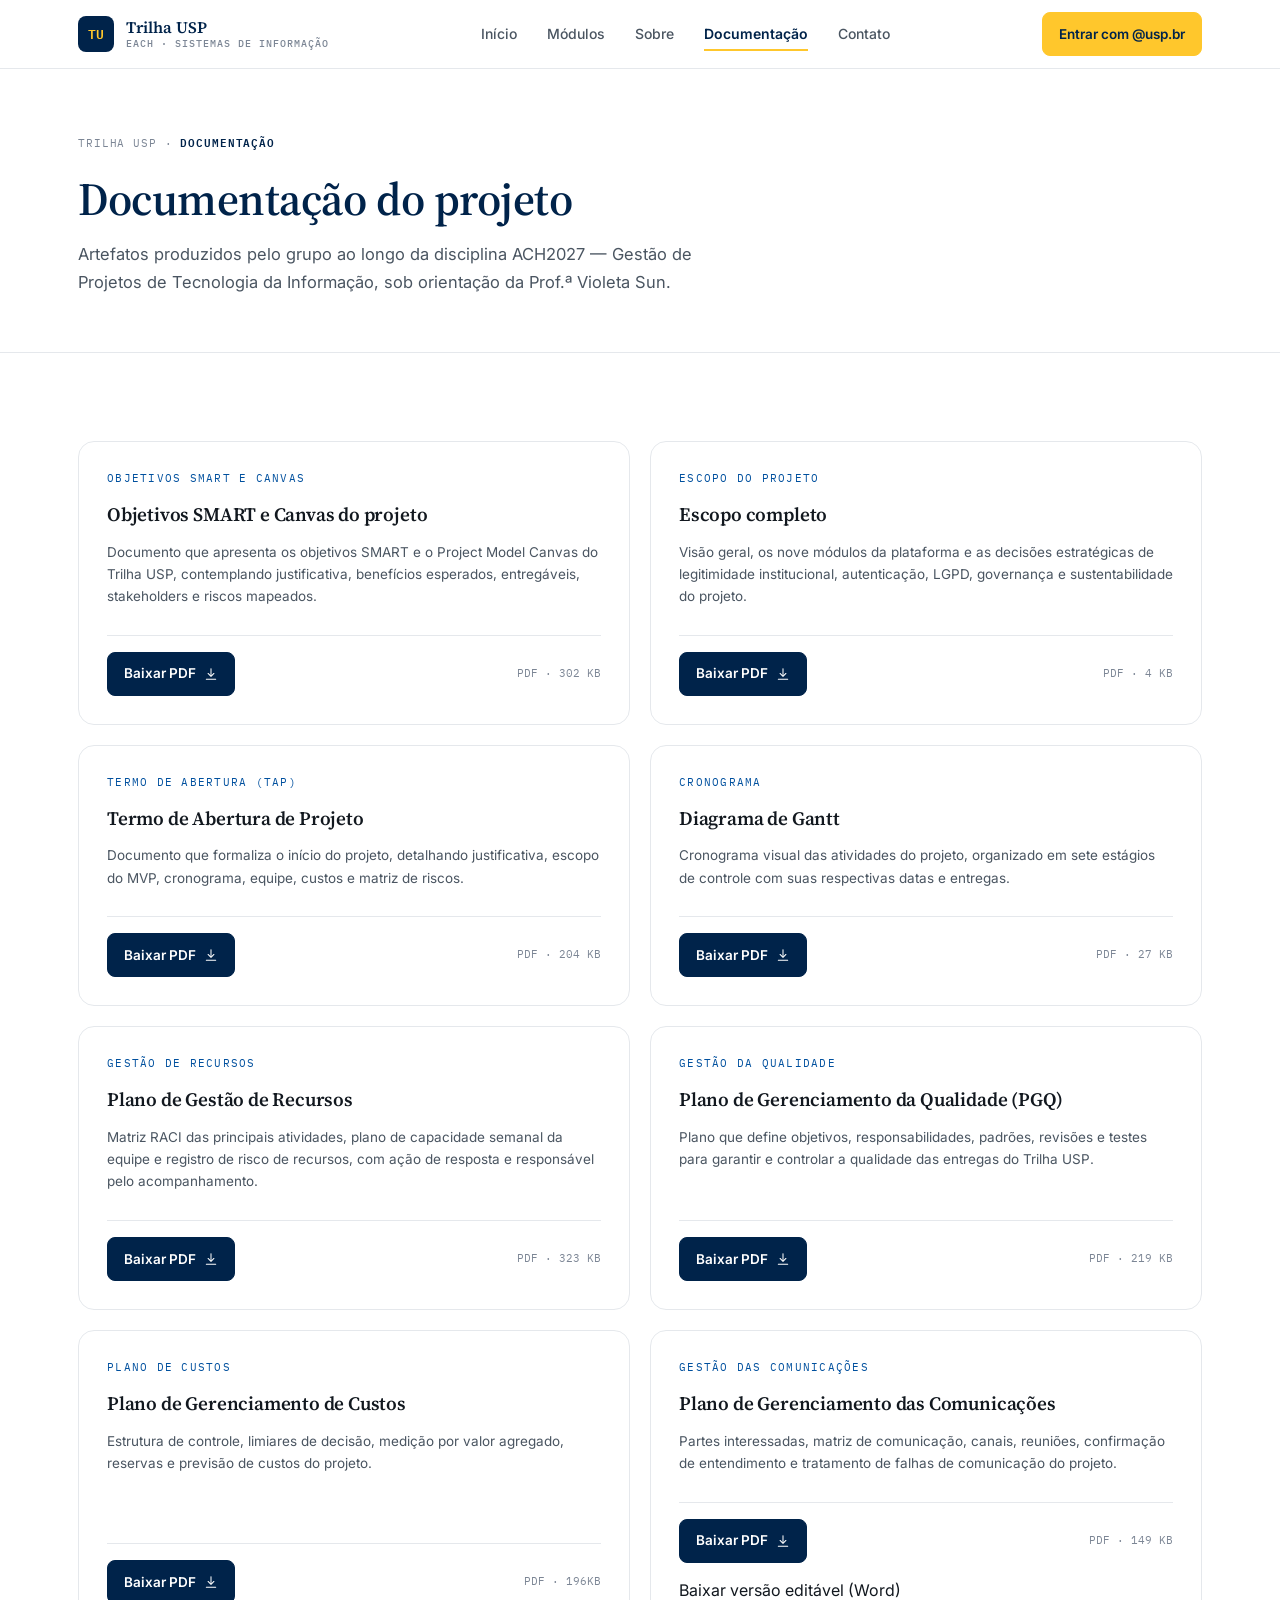
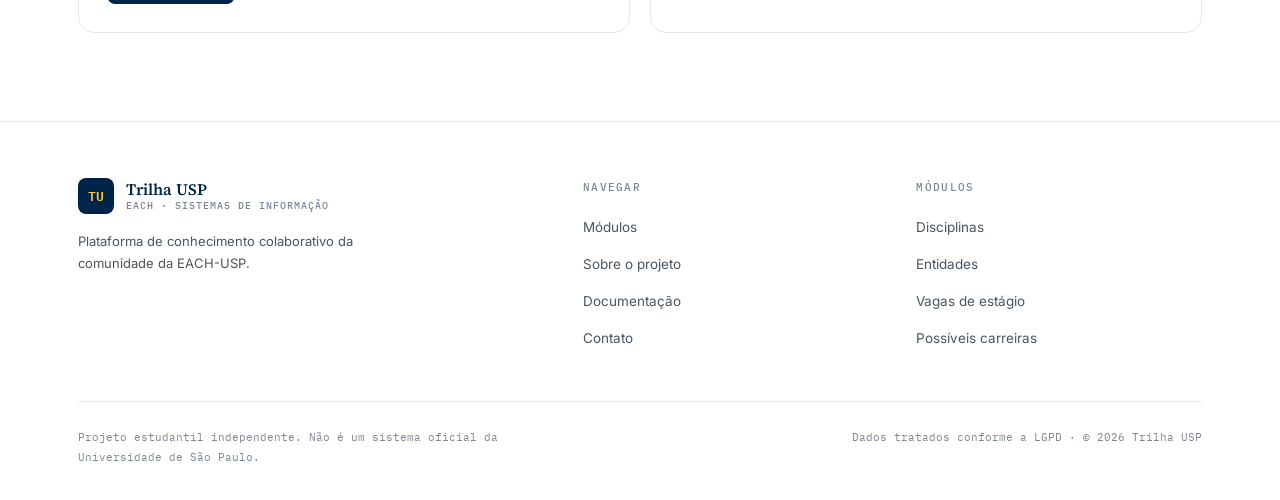
==== commit e5878738: "Adiciona plano de comunicações preenchido em PDF e Word e card de download" ====
--- a/documentacao.html
+++ b/documentacao.html
@@ -136,6 +136,19 @@
           </div>
         </article>
 
+        <article class="doc-card">
+          <span class="doc-cat">Gestão das Comunicações</span>
+          <h3>Plano de Gerenciamento das Comunicações</h3>
+          <p>Partes interessadas, matriz de comunicação, canais, reuniões, confirmação de entendimento e tratamento de falhas de comunicação do projeto.</p>
+          <div class="doc-foot">
+            <a class="btn btn-primary" href="docs/Plano_de_Gerenciamento_das_Comunicacoes_Trilha_USP.pdf" download>
+              Baixar PDF <svg class="icon icon-sm"><use href="#i-download"/></svg>
+            </a>
+            <span class="doc-meta">PDF · 149 KB</span>
+          </div>
+          <a href="docs/Plano_de_Gerenciamento_das_Comunicacoes_Trilha_USP.docx" download>Baixar versão editável (Word)</a>
+        </article>
+
       </div>
     </div>
   </section>
--- a/assets/styles.css
+++ b/assets/styles.css
@@ -1,789 +1,842 @@
-/* =========================================================================
-   Trilha USP — folha de estilo compartilhada
-   ========================================================================= */
-
-:root{
-  /* Institucional */
-  --usp-blue-900:#00234a;
-  --usp-blue-800:#00305f;
-  --usp-blue-700:#00509e;
-  --usp-blue-600:#0a6bc4;
-  --usp-gold:#ffc72c;
-  --usp-gold-deep:#b98a00;
-
-  /* Neutros */
-  --paper:#f7f8fa;
-  --surface:#ffffff;
-  --ink:#12181f;
-  --ink-soft:#4a5561;
-  --ink-mute:#7c8695;
-  --line:#e5e8ec;
-  --line-strong:#d0d5db;
-
-  /* Estados */
-  --green:#166e4a;
-  --red:#a63a3a;
-  --amber:#8a6700;
-
-  /* Tipografia */
-  --font-serif:'Source Serif 4',Georgia,'Times New Roman',serif;
-  --font-sans:'Inter',-apple-system,BlinkMacSystemFont,'Segoe UI',sans-serif;
-  --font-mono:'IBM Plex Mono',ui-monospace,'SF Mono',Menlo,monospace;
-
-  /* Layout */
-  --container:1180px;
-  --gutter:28px;
-  --radius-sm:6px;
-  --radius:10px;
-  --radius-lg:14px;
-
-  /* Sombras */
-  --shadow-sm:0 1px 2px rgba(0,35,74,.05);
-  --shadow:0 4px 16px rgba(0,35,74,.06);
-  --shadow-lg:0 12px 40px rgba(0,35,74,.09);
-}
-
-*,*::before,*::after{box-sizing:border-box;}
-html{
-  scroll-behavior:smooth;
-  scroll-padding-top:88px;
-  -webkit-text-size-adjust:100%;
-}
-html,body{margin:0;padding:0;}
-body{
-  background:var(--paper);
-  color:var(--ink);
-  font-family:var(--font-sans);
-  font-size:16px;
-  line-height:1.7;
-  -webkit-font-smoothing:antialiased;
-  -moz-osx-font-smoothing:grayscale;
-  text-rendering:optimizeLegibility;
-}
-a{color:inherit;text-decoration:none;}
-button{font-family:inherit;cursor:pointer;}
-img{max-width:100%;display:block;}
-
-:focus-visible{
-  outline:2px solid var(--usp-blue-700);
-  outline-offset:3px;
-  border-radius:2px;
-}
-.visually-hidden{
-  position:absolute;width:1px;height:1px;padding:0;margin:-1px;
-  overflow:hidden;clip:rect(0,0,0,0);white-space:nowrap;border:0;
-}
-
-/* ========================== Tipografia ========================== */
-h1,h2,h3,h4{
-  font-family:var(--font-serif);
-  font-weight:600;
-  letter-spacing:-.01em;
-  color:var(--usp-blue-900);
-  margin:0;
-  line-height:1.2;
-}
-h1{font-size:clamp(32px,4vw,46px);}
-h2{font-size:clamp(24px,2.4vw,30px);}
-h3{font-size:19px;}
-h4{font-size:16.5px;}
-p{margin:0 0 1em;}
-p:last-child{margin-bottom:0;}
-
-.eyebrow{
-  display:block;
-  font-family:var(--font-mono);
-  font-size:11px;
-  font-weight:500;
-  letter-spacing:.14em;
-  text-transform:uppercase;
-  color:var(--usp-blue-700);
-  margin-bottom:14px;
-}
-.lead{
-  font-size:17px;
-  line-height:1.7;
-  color:var(--ink-soft);
-  max-width:62ch;
-}
-.prose{max-width:68ch;}
-.prose p{font-size:16.5px;line-height:1.85;color:var(--ink-soft);margin-bottom:1.1em;}
-.prose strong{color:var(--ink);font-weight:600;}
-
-/* ========================== Layout ========================== */
-.container{
-  width:100%;
-  max-width:var(--container);
-  margin:0 auto;
-  padding:0 var(--gutter);
-}
-.section{padding:88px 0;}
-.section--tight{padding:56px 0;}
-.section--lg{padding:112px 0;}
-.section--alt{background:var(--surface);border-top:1px solid var(--line);border-bottom:1px solid var(--line);}
-
-.section-head{max-width:660px;margin-bottom:48px;}
-.section-head p{color:var(--ink-soft);}
-
-/* ========================== Header ========================== */
-.site-header{
-  position:sticky;top:0;z-index:100;
-  background:rgba(255,255,255,.92);
-  backdrop-filter:saturate(180%) blur(12px);
-  -webkit-backdrop-filter:saturate(180%) blur(12px);
-  border-bottom:1px solid var(--line);
-}
-.header-inner{
-  display:flex;align-items:center;justify-content:space-between;
-  gap:32px;height:68px;
-}
-.brand{display:flex;align-items:center;gap:12px;flex-shrink:0;}
-.brand-mark{
-  width:36px;height:36px;border-radius:8px;
-  background:var(--usp-blue-900);color:var(--usp-gold);
-  display:flex;align-items:center;justify-content:center;
-  font-family:var(--font-mono);font-weight:600;font-size:13px;letter-spacing:.5px;
-}
-.brand-name{display:flex;flex-direction:column;line-height:1.15;}
-.brand-name strong{font-family:var(--font-serif);font-size:16px;font-weight:600;color:var(--usp-blue-900);}
-.brand-name small{
-  font-family:var(--font-mono);font-size:10px;font-weight:500;
-  letter-spacing:.1em;text-transform:uppercase;color:var(--ink-mute);margin-top:2px;
-}
-
-.main-nav{display:flex;align-items:center;gap:2px;}
-.main-nav a{
-  padding:8px 14px;font-size:14px;font-weight:500;
-  color:var(--ink-soft);border-radius:6px;
-  transition:color .2s ease,background-color .2s ease;
-}
-.main-nav a:hover{color:var(--usp-blue-900);background:var(--paper);}
-.main-nav a.is-active{color:var(--usp-blue-900);background:var(--paper);font-weight:600;}
-
-.header-actions{display:flex;align-items:center;gap:10px;flex-shrink:0;}
-.menu-toggle{
-  display:none;width:38px;height:38px;
-  align-items:center;justify-content:center;
-  background:transparent;border:1px solid var(--line);border-radius:8px;
-  color:var(--usp-blue-900);
-}
-.menu-toggle:hover{border-color:var(--line-strong);}
-
-/* ========================== Botões ========================== */
-.btn{
-  display:inline-flex;align-items:center;justify-content:center;gap:8px;
-  padding:9px 16px;font-size:13.5px;font-weight:600;
-  border-radius:8px;border:1px solid transparent;
-  transition:background-color .2s ease,border-color .2s ease,color .2s ease,box-shadow .2s ease;
-  white-space:nowrap;
-}
-.btn-gold{background:var(--usp-gold);color:var(--usp-blue-900);border-color:var(--usp-gold);}
-.btn-gold:hover{background:var(--usp-gold-deep);border-color:var(--usp-gold-deep);color:#fff;}
-.btn-primary{background:var(--usp-blue-900);color:#fff;border-color:var(--usp-blue-900);}
-.btn-primary:hover{background:var(--usp-blue-700);border-color:var(--usp-blue-700);}
-.btn-outline{background:transparent;color:var(--usp-blue-900);border-color:var(--line-strong);}
-.btn-outline:hover{border-color:var(--usp-blue-700);color:var(--usp-blue-700);}
-.btn-lg{padding:13px 22px;font-size:14.5px;}
-
-.icon{width:16px;height:16px;flex-shrink:0;}
-.icon-sm{width:14px;height:14px;}
-.icon-lg{width:20px;height:20px;}
-.icon-xl{width:22px;height:22px;}
-
-/* ========================== Hero (institucional) ========================== */
-.hero{
-  position:relative;
-  overflow:hidden;
-  background:var(--usp-blue-900);
-  color:#e9eef4;
-  padding:96px 0 104px;
-  border-bottom:1px solid var(--usp-blue-800);
-}
-.hero::before{
-  content:"";
-  position:absolute;inset:0;
-  background-image:
-    linear-gradient(rgba(255,255,255,.04) 1px,transparent 1px),
-    linear-gradient(90deg,rgba(255,255,255,.04) 1px,transparent 1px);
-  background-size:56px 56px;
-  mask-image:radial-gradient(600px 400px at 88% 30%,#000,transparent 78%);
-  -webkit-mask-image:radial-gradient(600px 400px at 88% 30%,#000,transparent 78%);
-  pointer-events:none;
-}
-.hero>.container{position:relative;z-index:1;}
-.hero h1{
-  color:#fff;
-  max-width:16ch;
-  margin-bottom:22px;
-}
-.hero .lead{
-  color:#c8d5e4;
-  font-size:17.5px;
-  max-width:60ch;
-  margin-bottom:34px;
-}
-.hero-actions{display:flex;gap:12px;flex-wrap:wrap;}
-.hero .btn-outline{color:#e9eef4;border-color:rgba(255,255,255,.28);}
-.hero .btn-outline:hover{background:rgba(255,255,255,.06);border-color:rgba(255,255,255,.5);color:#fff;}
-
-/* Page header (páginas internas) */
-.page-head{
-  background:var(--surface);
-  border-bottom:1px solid var(--line);
-  padding:64px 0 56px;
-}
-.page-head h1{margin-bottom:14px;max-width:22ch;}
-.page-head .lead{font-size:16.5px;}
-
-/* Breadcrumb */
-.crumb{
-  font-family:var(--font-mono);
-  font-size:11px;
-  letter-spacing:.08em;
-  text-transform:uppercase;
-  color:var(--ink-mute);
-  margin-bottom:18px;
-}
-.crumb a{color:var(--ink-mute);}
-.crumb a:hover{color:var(--usp-blue-700);}
-.crumb span{color:var(--usp-blue-900);font-weight:600;}
-
-/* ========================== Grids ========================== */
-.grid-3{display:grid;grid-template-columns:repeat(3,1fr);gap:20px;}
-.grid-2{display:grid;grid-template-columns:repeat(2,1fr);gap:24px;}
-.grid-4{display:grid;grid-template-columns:repeat(4,1fr);gap:18px;}
-
-/* ========================== Cards genéricos ========================== */
-.card{
-  background:var(--surface);
-  border:1px solid var(--line);
-  border-radius:var(--radius);
-  padding:24px;
-  transition:border-color .2s ease,box-shadow .2s ease;
-}
-.card:hover{border-color:var(--line-strong);box-shadow:var(--shadow);}
-
-/* ========================== Módulos (home) ========================== */
-.module-grid{
-  display:grid;
-  grid-template-columns:repeat(3,1fr);
-  gap:1px;
-  background:var(--line);
-  border:1px solid var(--line);
-  border-radius:var(--radius);
-  overflow:hidden;
-}
-.module{
-  background:var(--surface);
-  padding:26px 24px 22px;
-  display:flex;flex-direction:column;gap:14px;
-  min-height:190px;
-  transition:background-color .2s ease;
-  position:relative;
-}
-.module:hover{background:#fafbfd;}
-.module:hover .module-go{color:var(--usp-blue-700);transform:translateX(2px);}
-.module-ic{
-  width:36px;height:36px;border-radius:8px;
-  background:var(--paper);
-  color:var(--usp-blue-700);
-  display:flex;align-items:center;justify-content:center;
-  border:1px solid var(--line);
-}
-.module h3{
-  font-size:17px;
-  color:var(--ink);
-}
-.module p{
-  margin:0;font-size:13.5px;line-height:1.6;color:var(--ink-soft);
-  flex:1;
-}
-.module-go{
-  font-size:12.5px;font-weight:600;color:var(--ink-mute);
-  display:inline-flex;align-items:center;gap:6px;
-  transition:color .2s ease,transform .2s ease;
-}
-
-/* ========================== Princípios / blocos ========================== */
-.principle{
-  padding:22px 0;
-  border-top:1px solid var(--line);
-}
-.principle:last-child{border-bottom:1px solid var(--line);}
-.principle h4{
-  display:flex;align-items:center;gap:10px;
-  font-size:15.5px;color:var(--ink);margin-bottom:6px;
-  font-family:var(--font-sans);font-weight:600;
-}
-.principle h4 .icon{color:var(--usp-blue-700);}
-.principle p{font-size:13.5px;line-height:1.65;color:var(--ink-soft);margin:0;}
-
-/* ========================== Nota / aviso ========================== */
-.note{
-  display:flex;gap:12px;
-  background:#fbfaf4;
-  border:1px solid #ece4c8;
-  border-left:3px solid var(--usp-gold-deep);
-  padding:16px 18px;
-  border-radius:var(--radius-sm);
-  font-size:13px;line-height:1.65;color:#5a4a17;
-}
-.note .icon{color:var(--usp-gold-deep);margin-top:2px;}
-.note strong{color:#3c3210;font-weight:600;}
-
-/* ========================== Equipe ========================== */
-.team-grid{
-  display:grid;grid-template-columns:repeat(3,1fr);gap:24px;
-}
-.member{
-  background:var(--surface);
-  border:1px solid var(--line);
-  border-radius:var(--radius);
-  overflow:hidden;
-  display:flex;flex-direction:column;
-  transition:box-shadow .2s ease,border-color .2s ease;
-}
-.member:hover{box-shadow:var(--shadow);border-color:var(--line-strong);}
-.member-photo{
-  position:relative;aspect-ratio:1/1;
-  background:linear-gradient(160deg,var(--usp-blue-900),var(--usp-blue-700));
-  display:flex;align-items:center;justify-content:center;
-}
-.member-photo .initials{
-  font-family:var(--font-mono);font-size:26px;font-weight:600;
-  color:rgba(255,255,255,.6);letter-spacing:.2em;
-}
-.member-photo img{position:absolute;inset:0;width:100%;height:100%;object-fit:cover;}
-.member-info{padding:18px 20px 22px;display:flex;flex-direction:column;gap:8px;}
-.member-info h4{font-size:16px;color:var(--ink);}
-.member-nusp{
-  font-family:var(--font-mono);font-size:10.5px;
-  color:var(--ink-mute);letter-spacing:.05em;
-}
-.member-bio{
-  margin-top:6px;padding-top:14px;border-top:1px solid var(--line);
-  font-size:12.5px;line-height:1.65;color:var(--ink-soft);
-}
-
-/* ========================== Documentação ========================== */
-.doc-grid{display:grid;grid-template-columns:repeat(2,1fr);gap:20px;}
-.doc-card{
-  background:var(--surface);
-  border:1px solid var(--line);
-  border-radius:var(--radius);
-  padding:28px;
-  display:flex;flex-direction:column;gap:14px;
-  transition:border-color .2s ease,box-shadow .2s ease;
-}
-.doc-card:hover{border-color:var(--line-strong);box-shadow:var(--shadow);}
-.doc-cat{
-  font-family:var(--font-mono);font-size:10.5px;letter-spacing:.12em;
-  text-transform:uppercase;color:var(--usp-blue-700);
-}
-.doc-card h3{font-size:19px;color:var(--ink);line-height:1.3;}
-.doc-card p{font-size:13.5px;line-height:1.65;color:var(--ink-soft);flex:1;}
-.doc-foot{
-  display:flex;align-items:center;justify-content:space-between;gap:12px;
-  padding-top:16px;border-top:1px solid var(--line);
-}
-.doc-meta{
-  font-family:var(--font-mono);font-size:10.5px;color:var(--ink-mute);
-}
-
-/* ========================== Workspace de Disciplinas ========================== */
-.workspace{
-  display:grid;
-  grid-template-columns:320px minmax(0,1fr);
-  min-height:calc(100vh - 68px);
-  background:var(--paper);
-}
-.list-pane{
-  border-right:1px solid var(--line);
-  background:var(--surface);
-  padding:22px 0 40px;
-  overflow-y:auto;
-  max-height:calc(100vh - 68px);
-  position:sticky;top:68px;
-}
-.list-pane input[type="search"]{
-  width:calc(100% - 40px);
-  margin:0 20px 18px;
-  padding:9px 12px 9px 34px;
-  border:1px solid var(--line);
-  border-radius:8px;
-  font-size:13.5px;font-family:inherit;
-  background:var(--paper);
-  background-image:url("data:image/svg+xml;utf8,<svg xmlns='http://www.w3.org/2000/svg' viewBox='0 0 24 24' fill='none' stroke='%237c8695' stroke-width='1.75' stroke-linecap='round' stroke-linejoin='round'><circle cx='11' cy='11' r='7'/><path d='m20 20-3.5-3.5'/></svg>");
-  background-repeat:no-repeat;
-  background-size:16px;
-  background-position:12px center;
-  color:var(--ink);
-  transition:border-color .2s ease,background-color .2s ease;
-}
-.list-pane input[type="search"]:focus{border-color:var(--usp-blue-600);outline:none;background-color:#fff;}
-
-.semester-label{
-  font-family:var(--font-mono);font-size:10.5px;font-weight:500;
-  letter-spacing:.14em;text-transform:uppercase;
-  color:var(--ink-mute);
-  padding:14px 20px 8px;
-}
-.disc-item{
-  display:flex;align-items:center;gap:12px;
-  padding:12px 20px;
-  border-left:2px solid transparent;
-  cursor:pointer;
-  transition:background-color .15s ease,border-color .15s ease;
-}
-.disc-item+.disc-item{border-top:1px solid var(--line);}
-.disc-item:hover{background:var(--paper);}
-.disc-item.selected{
-  background:#f1f6fc;
-  border-left-color:var(--usp-blue-700);
-}
-.disc-code{
-  font-family:var(--font-mono);font-size:10.5px;font-weight:500;
-  letter-spacing:.03em;
-  color:var(--usp-blue-700);
-  padding:2px 0;
-  flex-shrink:0;
-}
-.disc-meta{min-width:0;flex:1;}
-.disc-meta h4{
-  margin:0;font-size:13.5px;font-family:var(--font-sans);font-weight:600;
-  color:var(--ink);line-height:1.35;
-  white-space:nowrap;overflow:hidden;text-overflow:ellipsis;
-}
-.disc-meta span{font-size:11.5px;color:var(--ink-mute);}
-.diff-dot{width:6px;height:6px;border-radius:50%;flex-shrink:0;}
-.diff-dot.alta{background:var(--red);}
-.diff-dot.media{background:var(--usp-gold-deep);}
-.diff-dot.baixa{background:var(--green);}
-
-.detail-pane{padding:44px 48px 80px;min-width:0;}
-.detail-head{
-  display:flex;justify-content:space-between;align-items:flex-start;
-  gap:32px;padding-bottom:26px;border-bottom:1px solid var(--line);
-  margin-bottom:32px;
-}
-.detail-head h1{font-size:30px;margin-bottom:10px;}
-.detail-tags{display:flex;gap:18px;flex-wrap:wrap;}
-.detail-tags span{
-  font-family:var(--font-mono);font-size:11px;color:var(--ink-mute);
-  letter-spacing:.04em;
-}
-.detail-tags span strong{color:var(--ink);font-weight:500;}
-
-.difficulty{
-  text-align:right;flex-shrink:0;min-width:180px;
-}
-.difficulty .label{
-  font-family:var(--font-mono);font-size:10px;letter-spacing:.12em;
-  text-transform:uppercase;color:var(--ink-mute);margin-bottom:10px;
-}
-.diff-bar{
-  height:4px;background:var(--line);border-radius:2px;overflow:hidden;
-  margin-bottom:8px;
-}
-.diff-bar-fill{height:100%;border-radius:2px;}
-.diff-bar-fill.alta{background:var(--red);}
-.diff-bar-fill.media{background:var(--usp-gold-deep);}
-.diff-bar-fill.baixa{background:var(--green);}
-.difficulty .score{font-size:13px;font-weight:600;color:var(--ink);}
-.difficulty .note{font-size:11px;color:var(--ink-mute);margin-top:2px;}
-
-.detail-cols{
-  display:grid;grid-template-columns:minmax(0,1.4fr) minmax(0,1fr);
-  gap:48px;margin-bottom:44px;
-}
-
-.block-title{
-  font-family:var(--font-mono);font-size:11px;font-weight:500;
-  letter-spacing:.14em;text-transform:uppercase;
-  color:var(--usp-blue-700);
-  margin:0 0 16px;
-  padding-bottom:10px;border-bottom:1px solid var(--line);
-}
-.block p{font-size:14px;line-height:1.75;color:var(--ink-soft);}
-.block+.block{margin-top:36px;}
-
-.concept-list{list-style:none;margin:0;padding:0;}
-.concept-list li{
-  padding:11px 0;border-bottom:1px solid var(--line);
-  font-size:13.5px;color:var(--ink);
-}
-.concept-list li:last-child{border-bottom:none;}
-
-.eval-card{
-  padding:14px 0;border-bottom:1px solid var(--line);
-}
-.eval-card:last-of-type{border-bottom:none;}
-.eval-card .top-row{
-  display:flex;justify-content:space-between;align-items:baseline;gap:14px;
-  margin-bottom:4px;
-}
-.eval-card .top-row strong{font-size:13.5px;font-weight:600;color:var(--ink);}
-.eval-card .weight{
-  font-family:var(--font-mono);font-size:11.5px;color:var(--ink-mute);
-}
-.eval-card p{margin:0;font-size:12.5px;color:var(--ink-soft);line-height:1.55;}
-
-.eval-note{
-  margin-top:14px;padding:12px 14px;
-  background:var(--paper);border-radius:var(--radius-sm);
-  font-size:12px;line-height:1.6;color:var(--ink-soft);
-  border-left:2px solid var(--usp-gold-deep);
-}
-
-.materials-section{margin-top:8px;}
-.material-grid{
-  display:grid;grid-template-columns:repeat(3,1fr);gap:14px;
-}
-.material-card{
-  background:var(--surface);
-  border:1px solid var(--line);border-radius:var(--radius);
-  padding:16px;display:flex;flex-direction:column;gap:10px;
-  transition:border-color .2s ease,box-shadow .2s ease;
-}
-.material-card:hover{border-color:var(--line-strong);box-shadow:var(--shadow-sm);}
-.mtype{
-  display:flex;align-items:center;gap:8px;
-  font-family:var(--font-mono);font-size:10px;letter-spacing:.1em;
-  text-transform:uppercase;color:var(--ink-mute);
-}
-.mtype .icon{color:var(--usp-blue-700);}
-.material-card h6{
-  margin:0;font-family:var(--font-sans);font-size:13.5px;font-weight:600;
-  color:var(--ink);line-height:1.4;
-}
-.material-card .by{font-size:11.5px;color:var(--ink-mute);}
-.material-card .foot{
-  margin-top:auto;display:flex;justify-content:space-between;align-items:center;
-  padding-top:10px;border-top:1px solid var(--line);
-  font-size:11.5px;
-}
-.status{
-  font-family:var(--font-mono);font-size:10.5px;letter-spacing:.05em;
-}
-.status.ok{color:var(--green);}
-.status.pending{color:var(--amber);}
-.material-card .foot a{color:var(--usp-blue-700);font-weight:600;}
-.material-card .foot a:hover{color:var(--usp-blue-900);}
-
-/* ========================== Entidades ========================== */
-.filter-row{
-  display:flex;gap:8px;margin-bottom:32px;flex-wrap:wrap;
-}
-.chip{
-  padding:7px 14px;border-radius:999px;
-  font-size:12.5px;font-weight:500;
-  background:var(--surface);
-  border:1px solid var(--line);
-  color:var(--ink-soft);
-  transition:background-color .2s ease,border-color .2s ease,color .2s ease;
-}
-.chip:hover{border-color:var(--line-strong);color:var(--ink);}
-.chip.active{
-  background:var(--usp-blue-900);
-  border-color:var(--usp-blue-900);
-  color:#fff;
-}
-
-.entity-grid{
-  display:grid;grid-template-columns:repeat(3,1fr);gap:20px;
-}
-.entity{
-  background:var(--surface);
-  border:1px solid var(--line);border-radius:var(--radius);
-  padding:24px;
-  display:flex;flex-direction:column;gap:14px;
-  transition:border-color .2s ease,box-shadow .2s ease;
-}
-.entity:hover{border-color:var(--line-strong);box-shadow:var(--shadow);}
-.entity-head{display:flex;align-items:flex-start;gap:14px;}
-.entity-mark{
-  width:44px;height:44px;border-radius:9px;
-  display:flex;align-items:center;justify-content:center;
-  font-family:var(--font-mono);font-weight:600;font-size:12px;
-  color:#fff;letter-spacing:.05em;
-  flex-shrink:0;
-}
-.entity h3{font-size:16.5px;color:var(--ink);margin-bottom:3px;line-height:1.3;}
-.entity-type{
-  font-family:var(--font-mono);font-size:10.5px;letter-spacing:.08em;
-  text-transform:uppercase;color:var(--ink-mute);
-}
-.entity p{margin:0;font-size:13.5px;line-height:1.65;color:var(--ink-soft);flex:1;}
-.entity-foot{
-  display:flex;align-items:center;justify-content:space-between;
-  padding-top:14px;border-top:1px solid var(--line);
-}
-.entity-stat{font-family:var(--font-mono);font-size:11px;color:var(--ink-mute);}
-.entity-link{
-  font-size:12.5px;font-weight:600;color:var(--usp-blue-700);
-  display:inline-flex;align-items:center;gap:6px;
-}
-.entity-link:hover{color:var(--usp-blue-900);}
-
-/* ========================== CTA institucional ========================== */
-.cta{
-  margin:0;
-  background:var(--usp-blue-900);
-  color:#e9eef4;
-  border-radius:var(--radius-lg);
-  padding:40px 44px;
-  display:flex;align-items:center;justify-content:space-between;gap:32px;flex-wrap:wrap;
-  position:relative;overflow:hidden;
-}
-.cta::before{
-  content:"";position:absolute;inset:0;
-  background-image:linear-gradient(rgba(255,255,255,.04) 1px,transparent 1px),
-    linear-gradient(90deg,rgba(255,255,255,.04) 1px,transparent 1px);
-  background-size:44px 44px;
-  mask-image:radial-gradient(400px 220px at 15% 30%,#000,transparent 80%);
-  -webkit-mask-image:radial-gradient(400px 220px at 15% 30%,#000,transparent 80%);
-  pointer-events:none;
-}
-.cta>*{position:relative;z-index:1;}
-.cta h3{color:#fff;font-size:20px;margin-bottom:6px;}
-.cta p{margin:0;font-size:13.5px;color:#c8d5e4;max-width:56ch;line-height:1.65;}
-
-/* ========================== Formulário ========================== */
-.form{max-width:560px;display:flex;flex-direction:column;gap:20px;}
-.field{display:flex;flex-direction:column;gap:6px;}
-.field label{
-  font-family:var(--font-mono);font-size:11px;font-weight:500;
-  letter-spacing:.1em;text-transform:uppercase;color:var(--ink-soft);
-}
-.field input,.field textarea,.field select{
-  padding:11px 14px;
-  border:1px solid var(--line);
-  border-radius:8px;
-  background:var(--surface);
-  font-family:inherit;font-size:14.5px;color:var(--ink);
-  transition:border-color .2s ease,box-shadow .2s ease;
-}
-.field input:focus,.field textarea:focus,.field select:focus{
-  outline:none;border-color:var(--usp-blue-600);
-  box-shadow:0 0 0 3px rgba(10,107,196,.12);
-}
-.field textarea{resize:vertical;min-height:130px;line-height:1.6;}
-
-/* ========================== Footer ========================== */
-.site-footer{
-  background:var(--surface);
-  border-top:1px solid var(--line);
-  margin-top:0;
-  padding:56px 0 32px;
-}
-.footer-grid{
-  display:grid;
-  grid-template-columns:1.6fr 1fr 1fr;
-  gap:48px;
-  padding-bottom:40px;
-  border-bottom:1px solid var(--line);
-}
-.footer-brand .brand{margin-bottom:16px;}
-.footer-brand p{
-  font-size:13px;line-height:1.7;color:var(--ink-soft);
-  max-width:44ch;
-}
-.footer-col h5{
-  font-family:var(--font-mono);font-size:11px;font-weight:500;
-  letter-spacing:.12em;text-transform:uppercase;color:var(--ink-mute);
-  margin:0 0 16px;
-}
-.footer-col ul{list-style:none;padding:0;margin:0;}
-.footer-col li{margin-bottom:10px;}
-.footer-col a{
-  font-size:13.5px;color:var(--ink-soft);
-  transition:color .2s ease;
-}
-.footer-col a:hover{color:var(--usp-blue-700);}
-.footer-legal{
-  padding-top:26px;
-  font-family:var(--font-mono);font-size:11px;line-height:1.8;
-  color:var(--ink-mute);
-  display:flex;justify-content:space-between;gap:32px;flex-wrap:wrap;
-}
-.footer-legal p{margin:0;max-width:60ch;}
-
-/* ========================== Animações ========================== */
-.reveal{
-  opacity:0;
-  transform:translateY(8px);
-  transition:opacity .5s ease-out,transform .5s ease-out;
-  will-change:opacity,transform;
-}
-.reveal.is-visible{opacity:1;transform:none;}
-
-@media (prefers-reduced-motion: reduce){
-  *,*::before,*::after{
-    animation-duration:.001ms !important;
-    animation-iteration-count:1 !important;
-    transition-duration:.001ms !important;
-    scroll-behavior:auto !important;
-  }
-  .reveal{opacity:1;transform:none;}
-}
-
-/* ========================== Mobile ========================== */
-.drawer-backdrop{
-  display:none;position:fixed;inset:0;
-  background:rgba(0,35,74,.4);
-  z-index:98;opacity:0;transition:opacity .25s ease;
-}
-.drawer-backdrop.is-open{opacity:1;}
-
-@media (max-width:960px){
-  .main-nav{
-    display:none;position:fixed;top:68px;left:0;right:0;
-    background:var(--surface);
-    border-bottom:1px solid var(--line);
-    flex-direction:column;gap:0;
-    padding:12px 20px 20px;
-    z-index:99;
-    box-shadow:var(--shadow);
-  }
-  .main-nav.is-open{display:flex;}
-  .main-nav a{
-    padding:14px 4px;font-size:15px;
-    border-bottom:1px solid var(--line);
-    border-radius:0;
-    width:100%;
-  }
-  .main-nav a:last-child{border-bottom:none;}
-  .menu-toggle{display:inline-flex;}
-  .header-actions .btn-gold{display:none;}
-
-  .grid-3,.module-grid,.team-grid,.entity-grid{grid-template-columns:repeat(2,1fr);}
-  .detail-cols{grid-template-columns:1fr;gap:32px;}
-  .material-grid{grid-template-columns:repeat(2,1fr);}
-  .doc-grid{grid-template-columns:1fr;}
-  .footer-grid{grid-template-columns:1fr;gap:32px;}
-
-  .workspace{grid-template-columns:1fr;}
-  .list-pane{
-    position:static;max-height:340px;
-    border-right:none;border-bottom:1px solid var(--line);
-  }
-  .detail-pane{padding:32px 24px 60px;}
-  .detail-head{flex-direction:column;gap:20px;}
-  .difficulty{text-align:left;min-width:0;width:100%;}
-}
-
-@media (max-width:620px){
-  :root{--gutter:20px;}
-  .section{padding:64px 0;}
-  .section--lg{padding:80px 0;}
-  .hero{padding:64px 0 72px;}
-  .hero h1{font-size:30px;}
-  .hero-actions{flex-direction:column;align-items:stretch;}
-  .hero-actions .btn{width:100%;}
-  .grid-3,.module-grid,.team-grid,.entity-grid,.material-grid,.grid-4{
-    grid-template-columns:1fr;
-  }
-  .cta{padding:28px 24px;flex-direction:column;align-items:stretch;}
-  .cta .btn{width:100%;}
-  .footer-legal{flex-direction:column;gap:12px;}
-}+/* =========================================================================
+   Trilha USP — folha de estilo compartilhada
+   ========================================================================= */
+
+:root{
+  /* Institucional */
+  --usp-blue-900:#00234a;
+  --usp-blue-800:#00305f;
+  --usp-blue-700:#00509e;
+  --usp-blue-600:#0a6bc4;
+  --usp-gold:#ffc72c;
+  --usp-gold-deep:#b98a00;
+
+  /* Neutros */
+  --paper:#f7f8fa;
+  --surface:#ffffff;
+  --ink:#12181f;
+  --ink-soft:#4a5561;
+  --ink-mute:#7c8695;
+  --line:#e5e8ec;
+  --line-strong:#d0d5db;
+
+  /* Estados */
+  --green:#166e4a;
+  --red:#a63a3a;
+  --amber:#8a6700;
+
+  /* Tipografia */
+  --font-serif:'Source Serif 4',Georgia,'Times New Roman',serif;
+  --font-sans:'Inter',-apple-system,BlinkMacSystemFont,'Segoe UI',sans-serif;
+  --font-mono:'IBM Plex Mono',ui-monospace,'SF Mono',Menlo,monospace;
+
+  /* Layout */
+  --container:1180px;
+  --gutter:28px;
+  --radius-sm:6px;
+  --radius:10px;
+  --radius-lg:14px;
+
+  /* Sombras */
+  --shadow-sm:0 1px 2px rgba(0,35,74,.05);
+  --shadow:0 4px 16px rgba(0,35,74,.06);
+  --shadow-lg:0 12px 40px rgba(0,35,74,.09);
+}
+
+*,*::before,*::after{box-sizing:border-box;}
+html{
+  scroll-behavior:smooth;
+  scroll-padding-top:88px;
+  -webkit-text-size-adjust:100%;
+}
+html,body{margin:0;padding:0;}
+body{
+  background:var(--paper);
+  color:var(--ink);
+  font-family:var(--font-sans);
+  font-size:16px;
+  line-height:1.7;
+  -webkit-font-smoothing:antialiased;
+  -moz-osx-font-smoothing:grayscale;
+  text-rendering:optimizeLegibility;
+}
+a{color:inherit;text-decoration:none;}
+button{font-family:inherit;cursor:pointer;}
+img{max-width:100%;display:block;}
+
+:focus-visible{
+  outline:2px solid var(--usp-blue-700);
+  outline-offset:3px;
+  border-radius:2px;
+}
+.visually-hidden{
+  position:absolute;width:1px;height:1px;padding:0;margin:-1px;
+  overflow:hidden;clip:rect(0,0,0,0);white-space:nowrap;border:0;
+}
+
+/* ========================== Tipografia ========================== */
+h1,h2,h3,h4{
+  font-family:var(--font-serif);
+  font-weight:600;
+  letter-spacing:-.01em;
+  color:var(--usp-blue-900);
+  margin:0;
+  line-height:1.2;
+}
+h1{font-size:clamp(32px,4vw,46px);}
+h2{font-size:clamp(24px,2.4vw,30px);}
+h3{font-size:19px;}
+h4{font-size:16.5px;}
+p{margin:0 0 1em;}
+p:last-child{margin-bottom:0;}
+
+.eyebrow{
+  display:block;
+  font-family:var(--font-mono);
+  font-size:11px;
+  font-weight:500;
+  letter-spacing:.14em;
+  text-transform:uppercase;
+  color:var(--usp-blue-700);
+  margin-bottom:14px;
+}
+.lead{
+  font-size:17px;
+  line-height:1.7;
+  color:var(--ink-soft);
+  max-width:62ch;
+}
+.prose{max-width:68ch;}
+.prose p{font-size:16.5px;line-height:1.85;color:var(--ink-soft);margin-bottom:1.1em;}
+.prose strong{color:var(--ink);font-weight:600;}
+
+/* ========================== Layout ========================== */
+.container{
+  width:100%;
+  max-width:var(--container);
+  margin:0 auto;
+  padding:0 var(--gutter);
+}
+.section{padding:88px 0;}
+.section--tight{padding:56px 0;}
+.section--lg{padding:112px 0;}
+.section--alt{background:var(--surface);border-top:1px solid var(--line);border-bottom:1px solid var(--line);}
+
+.section-head{max-width:660px;margin-bottom:48px;}
+.section-head p{color:var(--ink-soft);}
+
+/* ========================== Header ========================== */
+.site-header{
+  position:sticky;top:0;z-index:100;
+  background:rgba(255,255,255,.92);
+  backdrop-filter:saturate(180%) blur(12px);
+  -webkit-backdrop-filter:saturate(180%) blur(12px);
+  border-bottom:1px solid var(--line);
+}
+.header-inner{
+  display:flex;align-items:center;justify-content:space-between;
+  gap:32px;height:68px;
+}
+.brand{display:flex;align-items:center;gap:12px;flex-shrink:0;}
+.brand-mark{
+  width:36px;height:36px;border-radius:8px;
+  background:var(--usp-blue-900);color:var(--usp-gold);
+  display:flex;align-items:center;justify-content:center;
+  font-family:var(--font-mono);font-weight:600;font-size:13px;letter-spacing:.5px;
+}
+.brand-name{display:flex;flex-direction:column;line-height:1.15;}
+.brand-name strong{font-family:var(--font-serif);font-size:16px;font-weight:600;color:var(--usp-blue-900);}
+.brand-name small{
+  font-family:var(--font-mono);font-size:10px;font-weight:500;
+  letter-spacing:.1em;text-transform:uppercase;color:var(--ink-mute);margin-top:2px;
+}
+
+.main-nav{display:flex;align-items:center;gap:2px;}
+.main-nav a{
+  padding:8px 14px;font-size:14px;font-weight:500;
+  color:var(--ink-soft);border-radius:6px;
+  transition:color .2s ease,background-color .2s ease;
+}
+.main-nav a:hover{color:var(--usp-blue-900);background:var(--paper);}
+.main-nav a.is-active{color:var(--usp-blue-900);background:var(--paper);font-weight:600;}
+
+.header-actions{display:flex;align-items:center;gap:10px;flex-shrink:0;}
+.menu-toggle{
+  display:none;width:38px;height:38px;
+  align-items:center;justify-content:center;
+  background:transparent;border:1px solid var(--line);border-radius:8px;
+  color:var(--usp-blue-900);
+}
+.menu-toggle:hover{border-color:var(--line-strong);}
+
+/* ========================== Botões ========================== */
+.btn{
+  display:inline-flex;align-items:center;justify-content:center;gap:8px;
+  padding:9px 16px;font-size:13.5px;font-weight:600;
+  border-radius:8px;border:1px solid transparent;
+  transition:background-color .2s ease,border-color .2s ease,color .2s ease,box-shadow .2s ease;
+  white-space:nowrap;
+}
+.btn-gold{background:var(--usp-gold);color:var(--usp-blue-900);border-color:var(--usp-gold);}
+.btn-gold:hover{background:var(--usp-gold-deep);border-color:var(--usp-gold-deep);color:#fff;}
+.btn-primary{background:var(--usp-blue-900);color:#fff;border-color:var(--usp-blue-900);}
+.btn-primary:hover{background:var(--usp-blue-700);border-color:var(--usp-blue-700);}
+.btn-outline{background:transparent;color:var(--usp-blue-900);border-color:var(--line-strong);}
+.btn-outline:hover{border-color:var(--usp-blue-700);color:var(--usp-blue-700);}
+.btn-lg{padding:13px 22px;font-size:14.5px;}
+
+.icon{width:16px;height:16px;flex-shrink:0;}
+.icon-sm{width:14px;height:14px;}
+.icon-lg{width:20px;height:20px;}
+.icon-xl{width:22px;height:22px;}
+
+/* ========================== Hero (institucional) ========================== */
+.hero{
+  position:relative;
+  overflow:hidden;
+  background:var(--usp-blue-900);
+  color:#e9eef4;
+  padding:96px 0 104px;
+  border-bottom:1px solid var(--usp-blue-800);
+}
+.hero::before{
+  content:"";
+  position:absolute;inset:0;
+  background-image:
+    linear-gradient(rgba(255,255,255,.04) 1px,transparent 1px),
+    linear-gradient(90deg,rgba(255,255,255,.04) 1px,transparent 1px);
+  background-size:56px 56px;
+  mask-image:radial-gradient(600px 400px at 88% 30%,#000,transparent 78%);
+  -webkit-mask-image:radial-gradient(600px 400px at 88% 30%,#000,transparent 78%);
+  pointer-events:none;
+}
+.hero>.container{position:relative;z-index:1;}
+.hero h1{
+  color:#fff;
+  max-width:16ch;
+  margin-bottom:22px;
+}
+.hero .lead{
+  color:#c8d5e4;
+  font-size:17.5px;
+  max-width:60ch;
+  margin-bottom:34px;
+}
+.hero-actions{display:flex;gap:12px;flex-wrap:wrap;}
+.hero .btn-outline{color:#e9eef4;border-color:rgba(255,255,255,.28);}
+.hero .btn-outline:hover{background:rgba(255,255,255,.06);border-color:rgba(255,255,255,.5);color:#fff;}
+
+/* Page header (páginas internas) */
+.page-head{
+  background:var(--surface);
+  border-bottom:1px solid var(--line);
+  padding:64px 0 56px;
+}
+.page-head h1{margin-bottom:14px;max-width:22ch;}
+.page-head .lead{font-size:16.5px;}
+
+/* Breadcrumb */
+.crumb{
+  font-family:var(--font-mono);
+  font-size:11px;
+  letter-spacing:.08em;
+  text-transform:uppercase;
+  color:var(--ink-mute);
+  margin-bottom:18px;
+}
+.crumb a{color:var(--ink-mute);}
+.crumb a:hover{color:var(--usp-blue-700);}
+.crumb span{color:var(--usp-blue-900);font-weight:600;}
+
+/* ========================== Grids ========================== */
+.grid-3{display:grid;grid-template-columns:repeat(3,1fr);gap:20px;}
+.grid-2{display:grid;grid-template-columns:repeat(2,1fr);gap:24px;}
+.grid-4{display:grid;grid-template-columns:repeat(4,1fr);gap:18px;}
+
+/* ========================== Cards genéricos ========================== */
+.card{
+  background:var(--surface);
+  border:1px solid var(--line);
+  border-radius:var(--radius);
+  padding:24px;
+  transition:border-color .2s ease,box-shadow .2s ease;
+}
+.card:hover{border-color:var(--line-strong);box-shadow:var(--shadow);}
+
+/* ========================== Módulos (home) ========================== */
+.module-grid{
+  display:grid;
+  grid-template-columns:repeat(3,1fr);
+  gap:1px;
+  background:var(--line);
+  border:1px solid var(--line);
+  border-radius:var(--radius);
+  overflow:hidden;
+}
+.module{
+  background:var(--surface);
+  padding:26px 24px 22px;
+  display:flex;flex-direction:column;gap:14px;
+  min-height:190px;
+  transition:background-color .2s ease;
+  position:relative;
+}
+.module:hover{background:#fafbfd;}
+.module:hover .module-go{color:var(--usp-blue-700);transform:translateX(2px);}
+.module-ic{
+  width:36px;height:36px;border-radius:8px;
+  background:var(--paper);
+  color:var(--usp-blue-700);
+  display:flex;align-items:center;justify-content:center;
+  border:1px solid var(--line);
+}
+.module h3{
+  font-size:17px;
+  color:var(--ink);
+}
+.module p{
+  margin:0;font-size:13.5px;line-height:1.6;color:var(--ink-soft);
+  flex:1;
+}
+.module-go{
+  font-size:12.5px;font-weight:600;color:var(--ink-mute);
+  display:inline-flex;align-items:center;gap:6px;
+  transition:color .2s ease,transform .2s ease;
+}
+
+/* ========================== Princípios / blocos ========================== */
+.principle{
+  padding:22px 0;
+  border-top:1px solid var(--line);
+}
+.principle:last-child{border-bottom:1px solid var(--line);}
+.principle h4{
+  display:flex;align-items:center;gap:10px;
+  font-size:15.5px;color:var(--ink);margin-bottom:6px;
+  font-family:var(--font-sans);font-weight:600;
+}
+.principle h4 .icon{color:var(--usp-blue-700);}
+.principle p{font-size:13.5px;line-height:1.65;color:var(--ink-soft);margin:0;}
+
+/* ========================== Nota / aviso ========================== */
+.note{
+  display:flex;gap:12px;
+  background:#fbfaf4;
+  border:1px solid #ece4c8;
+  border-left:3px solid var(--usp-gold-deep);
+  padding:16px 18px;
+  border-radius:var(--radius-sm);
+  font-size:13px;line-height:1.65;color:#5a4a17;
+}
+.note .icon{color:var(--usp-gold-deep);margin-top:2px;}
+.note strong{color:#3c3210;font-weight:600;}
+
+/* ========================== Equipe ========================== */
+.team-grid{
+  display:grid;grid-template-columns:repeat(3,1fr);gap:24px;
+}
+.member{
+  background:var(--surface);
+  border:1px solid var(--line);
+  border-radius:var(--radius);
+  overflow:hidden;
+  display:flex;flex-direction:column;
+  transition:box-shadow .2s ease,border-color .2s ease;
+}
+.member:hover{box-shadow:var(--shadow);border-color:var(--line-strong);}
+.member-photo{
+  position:relative;aspect-ratio:1/1;
+  background:linear-gradient(160deg,var(--usp-blue-900),var(--usp-blue-700));
+  display:flex;align-items:center;justify-content:center;
+}
+.member-photo .initials{
+  font-family:var(--font-mono);font-size:26px;font-weight:600;
+  color:rgba(255,255,255,.6);letter-spacing:.2em;
+}
+.member-photo img{position:absolute;inset:0;width:100%;height:100%;object-fit:cover;}
+.member-info{padding:18px 20px 22px;display:flex;flex-direction:column;gap:8px;}
+.member-info h4{font-size:16px;color:var(--ink);}
+.member-nusp{
+  font-family:var(--font-mono);font-size:10.5px;
+  color:var(--ink-mute);letter-spacing:.05em;
+}
+.member-bio{
+  margin-top:6px;padding-top:14px;border-top:1px solid var(--line);
+  font-size:12.5px;line-height:1.65;color:var(--ink-soft);
+}
+
+/* ========================== Documentação ========================== */
+.doc-grid{display:grid;grid-template-columns:repeat(2,1fr);gap:20px;}
+.doc-card{
+  background:var(--surface);
+  border:1px solid var(--line);
+  border-radius:var(--radius);
+  padding:28px;
+  display:flex;flex-direction:column;gap:14px;
+  transition:border-color .2s ease,box-shadow .2s ease;
+}
+.doc-card:hover{border-color:var(--line-strong);box-shadow:var(--shadow);}
+.doc-cat{
+  font-family:var(--font-mono);font-size:10.5px;letter-spacing:.12em;
+  text-transform:uppercase;color:var(--usp-blue-700);
+}
+.doc-card h3{font-size:19px;color:var(--ink);line-height:1.3;}
+.doc-card p{font-size:13.5px;line-height:1.65;color:var(--ink-soft);flex:1;}
+.doc-foot{
+  display:flex;align-items:center;justify-content:space-between;gap:12px;
+  padding-top:16px;border-top:1px solid var(--line);
+}
+.doc-meta{
+  font-family:var(--font-mono);font-size:10.5px;color:var(--ink-mute);
+}
+
+/* ========================== Workspace de Disciplinas ========================== */
+.workspace{
+  display:grid;
+  grid-template-columns:320px minmax(0,1fr);
+  min-height:calc(100vh - 68px);
+  background:var(--paper);
+}
+.list-pane{
+  border-right:1px solid var(--line);
+  background:var(--surface);
+  padding:22px 0 40px;
+  overflow-y:auto;
+  max-height:calc(100vh - 68px);
+  position:sticky;top:68px;
+}
+.list-pane input[type="search"]{
+  width:calc(100% - 40px);
+  margin:0 20px 18px;
+  padding:9px 12px 9px 34px;
+  border:1px solid var(--line);
+  border-radius:8px;
+  font-size:13.5px;font-family:inherit;
+  background:var(--paper);
+  background-image:url("data:image/svg+xml;utf8,<svg xmlns='http://www.w3.org/2000/svg' viewBox='0 0 24 24' fill='none' stroke='%237c8695' stroke-width='1.75' stroke-linecap='round' stroke-linejoin='round'><circle cx='11' cy='11' r='7'/><path d='m20 20-3.5-3.5'/></svg>");
+  background-repeat:no-repeat;
+  background-size:16px;
+  background-position:12px center;
+  color:var(--ink);
+  transition:border-color .2s ease,background-color .2s ease;
+}
+.list-pane input[type="search"]:focus{border-color:var(--usp-blue-600);outline:none;background-color:#fff;}
+
+.semester-label{
+  font-family:var(--font-mono);font-size:10.5px;font-weight:500;
+  letter-spacing:.14em;text-transform:uppercase;
+  color:var(--ink-mute);
+  padding:14px 20px 8px;
+}
+.disc-item{
+  display:flex;align-items:center;gap:12px;
+  padding:12px 20px;
+  border-left:2px solid transparent;
+  cursor:pointer;
+  transition:background-color .15s ease,border-color .15s ease;
+}
+.disc-item+.disc-item{border-top:1px solid var(--line);}
+.disc-item:hover{background:var(--paper);}
+.disc-item.selected{
+  background:#f1f6fc;
+  border-left-color:var(--usp-blue-700);
+}
+.disc-code{
+  font-family:var(--font-mono);font-size:10.5px;font-weight:500;
+  letter-spacing:.03em;
+  color:var(--usp-blue-700);
+  padding:2px 0;
+  flex-shrink:0;
+}
+.disc-meta{min-width:0;flex:1;}
+.disc-meta h4{
+  margin:0;font-size:13.5px;font-family:var(--font-sans);font-weight:600;
+  color:var(--ink);line-height:1.35;
+  white-space:nowrap;overflow:hidden;text-overflow:ellipsis;
+}
+.disc-meta span{font-size:11.5px;color:var(--ink-mute);}
+.diff-dot{width:6px;height:6px;border-radius:50%;flex-shrink:0;}
+.diff-dot.alta{background:var(--red);}
+.diff-dot.media{background:var(--usp-gold-deep);}
+.diff-dot.baixa{background:var(--green);}
+
+.detail-pane{padding:44px 48px 80px;min-width:0;}
+.detail-head{
+  display:flex;justify-content:space-between;align-items:flex-start;
+  gap:32px;padding-bottom:26px;border-bottom:1px solid var(--line);
+  margin-bottom:32px;
+}
+.detail-head h1{font-size:30px;margin-bottom:10px;}
+.detail-tags{display:flex;gap:18px;flex-wrap:wrap;}
+.detail-tags span{
+  font-family:var(--font-mono);font-size:11px;color:var(--ink-mute);
+  letter-spacing:.04em;
+}
+.detail-tags span strong{color:var(--ink);font-weight:500;}
+
+.difficulty{
+  text-align:right;flex-shrink:0;min-width:180px;
+}
+.difficulty .label{
+  font-family:var(--font-mono);font-size:10px;letter-spacing:.12em;
+  text-transform:uppercase;color:var(--ink-mute);margin-bottom:10px;
+}
+.diff-bar{
+  height:4px;background:var(--line);border-radius:2px;overflow:hidden;
+  margin-bottom:8px;
+}
+.diff-bar-fill{height:100%;border-radius:2px;}
+.diff-bar-fill.alta{background:var(--red);}
+.diff-bar-fill.media{background:var(--usp-gold-deep);}
+.diff-bar-fill.baixa{background:var(--green);}
+.difficulty .score{font-size:13px;font-weight:600;color:var(--ink);}
+.difficulty .note{font-size:11px;color:var(--ink-mute);margin-top:2px;}
+
+.detail-cols{
+  display:grid;grid-template-columns:minmax(0,1.4fr) minmax(0,1fr);
+  gap:48px;margin-bottom:44px;
+}
+
+.block-title{
+  font-family:var(--font-mono);font-size:11px;font-weight:500;
+  letter-spacing:.14em;text-transform:uppercase;
+  color:var(--usp-blue-700);
+  margin:0 0 16px;
+  padding-bottom:10px;border-bottom:1px solid var(--line);
+}
+.block p{font-size:14px;line-height:1.75;color:var(--ink-soft);}
+.block+.block{margin-top:36px;}
+
+.concept-list{list-style:none;margin:0;padding:0;}
+.concept-list li{
+  padding:11px 0;border-bottom:1px solid var(--line);
+  font-size:13.5px;color:var(--ink);
+}
+.concept-list li:last-child{border-bottom:none;}
+
+.eval-card{
+  padding:14px 0;border-bottom:1px solid var(--line);
+}
+.eval-card:last-of-type{border-bottom:none;}
+.eval-card .top-row{
+  display:flex;justify-content:space-between;align-items:baseline;gap:14px;
+  margin-bottom:4px;
+}
+.eval-card .top-row strong{font-size:13.5px;font-weight:600;color:var(--ink);}
+.eval-card .weight{
+  font-family:var(--font-mono);font-size:11.5px;color:var(--ink-mute);
+}
+.eval-card p{margin:0;font-size:12.5px;color:var(--ink-soft);line-height:1.55;}
+
+.eval-note{
+  margin-top:14px;padding:12px 14px;
+  background:var(--paper);border-radius:var(--radius-sm);
+  font-size:12px;line-height:1.6;color:var(--ink-soft);
+  border-left:2px solid var(--usp-gold-deep);
+}
+
+.materials-section{margin-top:8px;}
+.material-grid{
+  display:grid;grid-template-columns:repeat(3,1fr);gap:14px;
+}
+.material-card{
+  background:var(--surface);
+  border:1px solid var(--line);border-radius:var(--radius);
+  padding:16px;display:flex;flex-direction:column;gap:10px;
+  transition:border-color .2s ease,box-shadow .2s ease;
+}
+.material-card:hover{border-color:var(--line-strong);box-shadow:var(--shadow-sm);}
+.mtype{
+  display:flex;align-items:center;gap:8px;
+  font-family:var(--font-mono);font-size:10px;letter-spacing:.1em;
+  text-transform:uppercase;color:var(--ink-mute);
+}
+.mtype .icon{color:var(--usp-blue-700);}
+.material-card h6{
+  margin:0;font-family:var(--font-sans);font-size:13.5px;font-weight:600;
+  color:var(--ink);line-height:1.4;
+}
+.material-card .by{font-size:11.5px;color:var(--ink-mute);}
+.material-card .foot{
+  margin-top:auto;display:flex;justify-content:space-between;align-items:center;
+  padding-top:10px;border-top:1px solid var(--line);
+  font-size:11.5px;
+}
+.status{
+  font-family:var(--font-mono);font-size:10.5px;letter-spacing:.05em;
+}
+.status.ok{color:var(--green);}
+.status.pending{color:var(--amber);}
+.material-card .foot a{color:var(--usp-blue-700);font-weight:600;}
+.material-card .foot a:hover{color:var(--usp-blue-900);}
+
+/* ========================== Entidades ========================== */
+.filter-row{
+  display:flex;gap:8px;margin-bottom:32px;flex-wrap:wrap;
+}
+.chip{
+  padding:7px 14px;border-radius:999px;
+  font-size:12.5px;font-weight:500;
+  background:var(--surface);
+  border:1px solid var(--line);
+  color:var(--ink-soft);
+  transition:background-color .2s ease,border-color .2s ease,color .2s ease;
+}
+.chip:hover{border-color:var(--line-strong);color:var(--ink);}
+.chip.active{
+  background:var(--usp-blue-900);
+  border-color:var(--usp-blue-900);
+  color:#fff;
+}
+
+.entity-grid{
+  display:grid;grid-template-columns:repeat(3,1fr);gap:20px;
+}
+.entity{
+  background:var(--surface);
+  border:1px solid var(--line);border-radius:var(--radius);
+  padding:24px;
+  display:flex;flex-direction:column;gap:14px;
+  transition:border-color .2s ease,box-shadow .2s ease;
+}
+.entity:hover{border-color:var(--line-strong);box-shadow:var(--shadow);}
+.entity-head{display:flex;align-items:flex-start;gap:14px;}
+.entity-mark{
+  width:44px;height:44px;border-radius:9px;
+  display:flex;align-items:center;justify-content:center;
+  font-family:var(--font-mono);font-weight:600;font-size:12px;
+  color:#fff;letter-spacing:.05em;
+  flex-shrink:0;
+}
+.entity h3{font-size:16.5px;color:var(--ink);margin-bottom:3px;line-height:1.3;}
+.entity-type{
+  font-family:var(--font-mono);font-size:10.5px;letter-spacing:.08em;
+  text-transform:uppercase;color:var(--ink-mute);
+}
+.entity p{margin:0;font-size:13.5px;line-height:1.65;color:var(--ink-soft);flex:1;}
+.entity-foot{
+  display:flex;align-items:center;justify-content:space-between;
+  padding-top:14px;border-top:1px solid var(--line);
+}
+.entity-stat{font-family:var(--font-mono);font-size:11px;color:var(--ink-mute);}
+.entity-link{
+  font-size:12.5px;font-weight:600;color:var(--usp-blue-700);
+  display:inline-flex;align-items:center;gap:6px;
+}
+.entity-link:hover{color:var(--usp-blue-900);}
+
+/* ========================== CTA institucional ========================== */
+.cta{
+  margin:0;
+  background:var(--usp-blue-900);
+  color:#e9eef4;
+  border-radius:var(--radius-lg);
+  padding:40px 44px;
+  display:flex;align-items:center;justify-content:space-between;gap:32px;flex-wrap:wrap;
+  position:relative;overflow:hidden;
+}
+.cta::before{
+  content:"";position:absolute;inset:0;
+  background-image:linear-gradient(rgba(255,255,255,.04) 1px,transparent 1px),
+    linear-gradient(90deg,rgba(255,255,255,.04) 1px,transparent 1px);
+  background-size:44px 44px;
+  mask-image:radial-gradient(400px 220px at 15% 30%,#000,transparent 80%);
+  -webkit-mask-image:radial-gradient(400px 220px at 15% 30%,#000,transparent 80%);
+  pointer-events:none;
+}
+.cta>*{position:relative;z-index:1;}
+.cta h3{color:#fff;font-size:20px;margin-bottom:6px;}
+.cta p{margin:0;font-size:13.5px;color:#c8d5e4;max-width:56ch;line-height:1.65;}
+
+/* ========================== Formulário ========================== */
+.form{max-width:560px;display:flex;flex-direction:column;gap:20px;}
+.field{display:flex;flex-direction:column;gap:6px;}
+.field label{
+  font-family:var(--font-mono);font-size:11px;font-weight:500;
+  letter-spacing:.1em;text-transform:uppercase;color:var(--ink-soft);
+}
+.field input,.field textarea,.field select{
+  padding:11px 14px;
+  border:1px solid var(--line);
+  border-radius:8px;
+  background:var(--surface);
+  font-family:inherit;font-size:14.5px;color:var(--ink);
+  transition:border-color .2s ease,box-shadow .2s ease;
+}
+.field input:focus,.field textarea:focus,.field select:focus{
+  outline:none;border-color:var(--usp-blue-600);
+  box-shadow:0 0 0 3px rgba(10,107,196,.12);
+}
+.field textarea{resize:vertical;min-height:130px;line-height:1.6;}
+
+/* ========================== Footer ========================== */
+.site-footer{
+  background:var(--surface);
+  border-top:1px solid var(--line);
+  margin-top:0;
+  padding:56px 0 32px;
+}
+.footer-grid{
+  display:grid;
+  grid-template-columns:1.6fr 1fr 1fr;
+  gap:48px;
+  padding-bottom:40px;
+  border-bottom:1px solid var(--line);
+}
+.footer-brand .brand{margin-bottom:16px;}
+.footer-brand p{
+  font-size:13px;line-height:1.7;color:var(--ink-soft);
+  max-width:44ch;
+}
+.footer-col h5{
+  font-family:var(--font-mono);font-size:11px;font-weight:500;
+  letter-spacing:.12em;text-transform:uppercase;color:var(--ink-mute);
+  margin:0 0 16px;
+}
+.footer-col ul{list-style:none;padding:0;margin:0;}
+.footer-col li{margin-bottom:10px;}
+.footer-col a{
+  font-size:13.5px;color:var(--ink-soft);
+  transition:color .2s ease;
+}
+.footer-col a:hover{color:var(--usp-blue-700);}
+.footer-legal{
+  padding-top:26px;
+  font-family:var(--font-mono);font-size:11px;line-height:1.8;
+  color:var(--ink-mute);
+  display:flex;justify-content:space-between;gap:32px;flex-wrap:wrap;
+}
+.footer-legal p{margin:0;max-width:60ch;}
+
+/* ========================== Animações ========================== */
+.reveal{
+  opacity:0;
+  transform:translateY(8px);
+  transition:opacity .5s ease-out,transform .5s ease-out;
+  will-change:opacity,transform;
+}
+.reveal.is-visible{opacity:1;transform:none;}
+
+@media (prefers-reduced-motion: reduce){
+  *,*::before,*::after{
+    animation-duration:.001ms !important;
+    animation-iteration-count:1 !important;
+    transition-duration:.001ms !important;
+    scroll-behavior:auto !important;
+  }
+  .reveal{opacity:1;transform:none;}
+}
+
+/* ========================== Mobile ========================== */
+.drawer-backdrop{
+  display:none;position:fixed;inset:0;
+  background:rgba(0,35,74,.4);
+  z-index:98;opacity:0;transition:opacity .25s ease;
+}
+.drawer-backdrop.is-open{opacity:1;}
+
+@media (max-width:960px){
+  .main-nav{
+    display:none;position:fixed;top:68px;left:0;right:0;
+    background:var(--surface);
+    border-bottom:1px solid var(--line);
+    flex-direction:column;gap:0;
+    padding:12px 20px 20px;
+    z-index:99;
+    box-shadow:var(--shadow);
+  }
+  .main-nav.is-open{display:flex;}
+  .main-nav a{
+    padding:14px 4px;font-size:15px;
+    border-bottom:1px solid var(--line);
+    border-radius:0;
+    width:100%;
+  }
+  .main-nav a:last-child{border-bottom:none;}
+  .menu-toggle{display:inline-flex;}
+  .header-actions .btn-gold{display:none;}
+
+  .grid-3,.module-grid,.team-grid,.entity-grid{grid-template-columns:repeat(2,1fr);}
+  .detail-cols{grid-template-columns:1fr;gap:32px;}
+  .material-grid{grid-template-columns:repeat(2,1fr);}
+  .doc-grid{grid-template-columns:1fr;}
+  .footer-grid{grid-template-columns:1fr;gap:32px;}
+
+  .workspace{grid-template-columns:1fr;}
+  .list-pane{
+    position:static;max-height:340px;
+    border-right:none;border-bottom:1px solid var(--line);
+  }
+  .detail-pane{padding:32px 24px 60px;}
+  .detail-head{flex-direction:column;gap:20px;}
+  .difficulty{text-align:left;min-width:0;width:100%;}
+}
+
+@media (max-width:620px){
+  :root{--gutter:20px;}
+  .section{padding:64px 0;}
+  .section--lg{padding:80px 0;}
+  .hero{padding:64px 0 72px;}
+  .hero h1{font-size:30px;}
+  .hero-actions{flex-direction:column;align-items:stretch;}
+  .hero-actions .btn{width:100%;}
+  .grid-3,.module-grid,.team-grid,.entity-grid,.material-grid,.grid-4{
+    grid-template-columns:1fr;
+  }
+  .cta{padding:28px 24px;flex-direction:column;align-items:stretch;}
+  .cta .btn{width:100%;}
+  .footer-legal{flex-direction:column;gap:12px;}
+}
+
+/* Redesign: abertura clara e interações da comunidade */
+:root{--radius:16px;--radius-lg:24px;}
+body{background:var(--surface);}
+.main-nav a{position:relative;background:transparent;transition:color .2s,background .2s;}
+.main-nav a::after{content:"";position:absolute;left:14px;right:14px;bottom:3px;height:2px;background:var(--usp-gold);transform:scaleX(0);transform-origin:left;transition:transform .22s;}
+.main-nav a:is(:hover,:focus-visible,.is-active)::after{transform:scaleX(1);}
+.main-nav a.is-active{background:transparent;}
+.hero--light{background:var(--paper);color:var(--ink);border:0;padding:88px 0 100px;isolation:isolate;}
+.hero--light::before{inset:auto -10% -155px;width:120%;height:210px;border-radius:50%;background:var(--surface);mask-image:none;-webkit-mask-image:none;}
+.hero-layout{display:grid;grid-template-columns:1fr 1.05fr;align-items:center;gap:56px;}
+.hero--light h1{font-family:var(--font-sans);color:var(--usp-blue-900);font-size:clamp(32px,3.4vw,46px);line-height:1.16;letter-spacing:-.035em;max-width:20ch;margin-bottom:32px;}
+.hero--light .eyebrow{color:var(--usp-blue-700);font-size:10px;letter-spacing:.1em;}
+.hero--light .btn-outline{color:var(--usp-blue-900);border-color:var(--line-strong);}
+.hero--light .btn-outline:hover{background:white;border-color:var(--usp-blue-700);color:var(--usp-blue-700);}
+.hero-photo{margin:0;overflow:hidden;border-radius:28px;box-shadow:0 18px 45px rgba(0,35,74,.09);}
+.hero-photo img{width:100%;height:auto;aspect-ratio:1.18;object-fit:cover;object-position:45% center;}
+.section--alt{background:var(--paper);border:0;}
+.module-grid{gap:20px;background:transparent;border:0;overflow:visible;}
+.module{border:1px solid var(--line);border-radius:var(--radius);}
+.btn,.module,.card,.doc-card,.entity-card,.material-card,.chip{transition:transform .22s ease,box-shadow .22s ease,border-color .22s ease,background-color .22s ease,color .22s ease;}
+.btn:focus-visible,.module:focus-visible{transform:translateY(-3px);box-shadow:var(--shadow);}
+@media(hover:hover){
+  .btn:hover,.chip:hover{transform:translateY(-2px);box-shadow:var(--shadow-sm);}
+  a.module:hover,.card:has(a):hover,.doc-card:hover,.entity-card:has(a):hover,.material-card:has(a):hover{transform:translateY(-4px);box-shadow:var(--shadow);border-color:var(--usp-blue-700);}
+}
+.btn:active,.module:active{transform:translateY(0);}
+.doc-card:focus-within,.material-card:focus-within{border-color:var(--usp-blue-700);}
+.btn,.menu-toggle,.chip{min-height:44px;}
+.reveal{opacity:1;transform:none;}
+.reveal.is-visible{animation:section-enter .45s ease both;}
+@keyframes section-enter{from{opacity:0;transform:translateY(10px);}to{opacity:1;transform:none;}}
+.team-grid.is-carousel{display:block;max-width:960px;margin:auto;}
+.is-carousel .member{display:grid;grid-template-columns:minmax(200px,.8fr) minmax(0,1.2fr);border-radius:24px;box-shadow:var(--shadow-sm);}
+.is-carousel .member[hidden]{display:none;}
+.is-carousel .member-photo{aspect-ratio:auto;min-height:390px;}
+.is-carousel .member-info{padding:40px;justify-content:center;}
+.is-carousel .member-info h4{font-size:26px;line-height:1.25;}
+.is-carousel .member-bio{font-size:16px;line-height:1.8;}
+.is-carousel .member.is-entering{animation:member-enter .4s ease both;}
+@keyframes member-enter{from{opacity:0;transform:translateX(12px);}to{opacity:1;transform:none;}}
+.team-controls{display:flex;align-items:center;justify-content:center;gap:12px;flex-wrap:wrap;margin-top:24px;}
+.team-dots{display:flex;gap:4px;}
+.team-dot{width:44px;height:44px;display:grid;place-items:center;background:none;border:0;border-radius:50%;}
+.team-dot::before{content:"";width:8px;height:8px;border-radius:50%;background:var(--line-strong);transition:transform .2s,background .2s;}
+.team-dot[aria-current="true"]::before{background:var(--usp-blue-900);transform:scale(1.4);}
+.team-status{font-size:13px;color:var(--ink-soft);min-width:40px;text-align:center;}
+@media(max-width:960px){.hero-layout{gap:28px;}.hero--light h1{font-size:34px;}.hero-actions{gap:10px;}}
+@media(max-width:700px){
+ .hero--light{padding:48px 0 64px;}.hero-layout{grid-template-columns:1fr;gap:32px;}.hero--light h1{max-width:22ch;font-size:clamp(30px,7vw,40px);}.hero-photo img{aspect-ratio:1.5;}
+ .is-carousel .member{grid-template-columns:1fr;}.is-carousel .member-photo{aspect-ratio:1.15;min-height:0;}.is-carousel .member-info{padding:26px;}.is-carousel .member-info h4{font-size:23px;}.team-controls{gap:8px;}.team-dots{order:3;width:100%;justify-content:center;}
+}
+@media(prefers-reduced-motion:reduce){.reveal.is-visible,.is-carousel .member.is-entering{animation:none;}.btn,.module{transform:none!important;}}
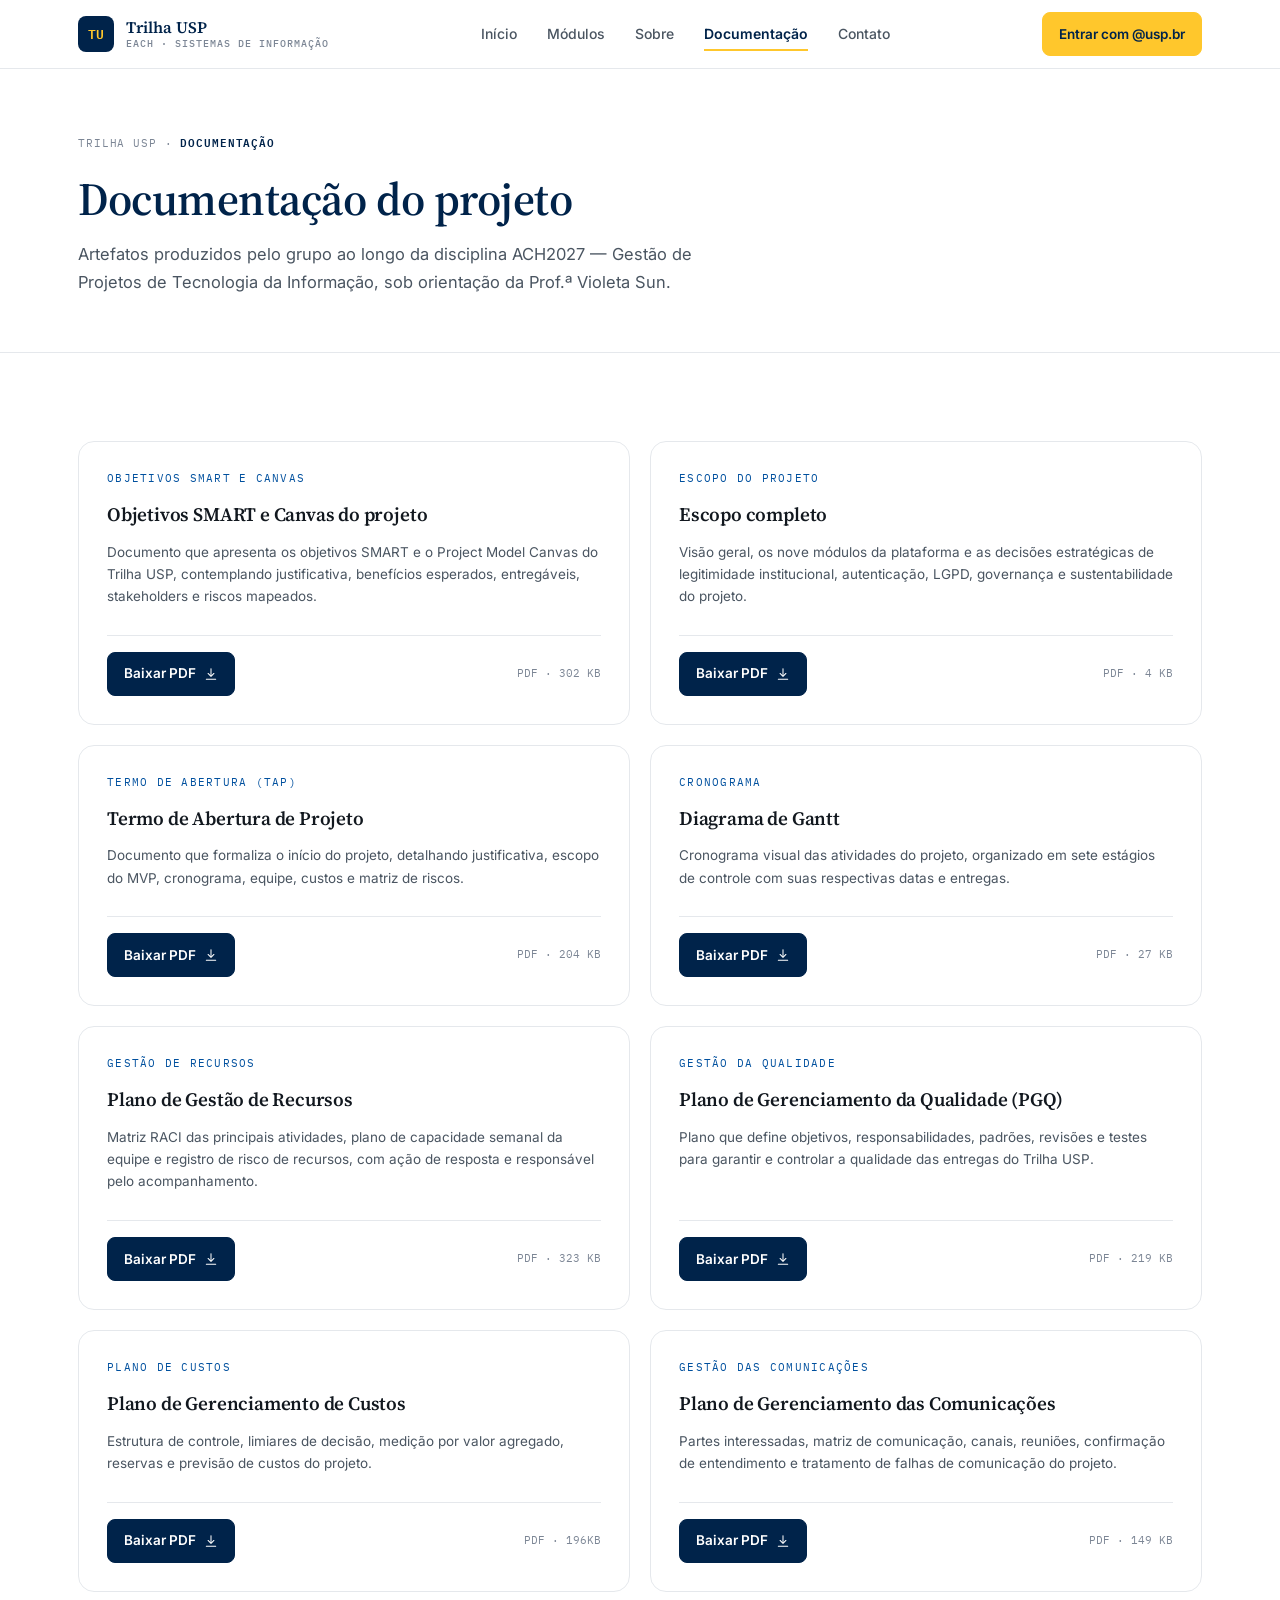
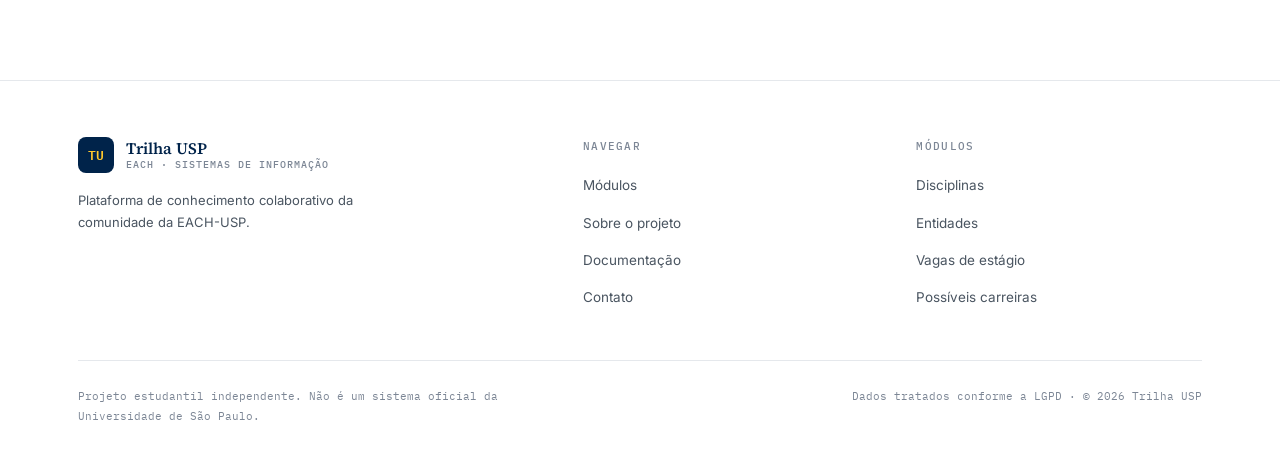
==== commit fc44e226: "Update documentacao.html" ====
--- a/documentacao.html
+++ b/documentacao.html
@@ -146,7 +146,6 @@
             </a>
             <span class="doc-meta">PDF · 149 KB</span>
           </div>
-          <a href="docs/Plano_de_Gerenciamento_das_Comunicacoes_Trilha_USP.docx" download>Baixar versão editável (Word)</a>
         </article>
 
       </div>
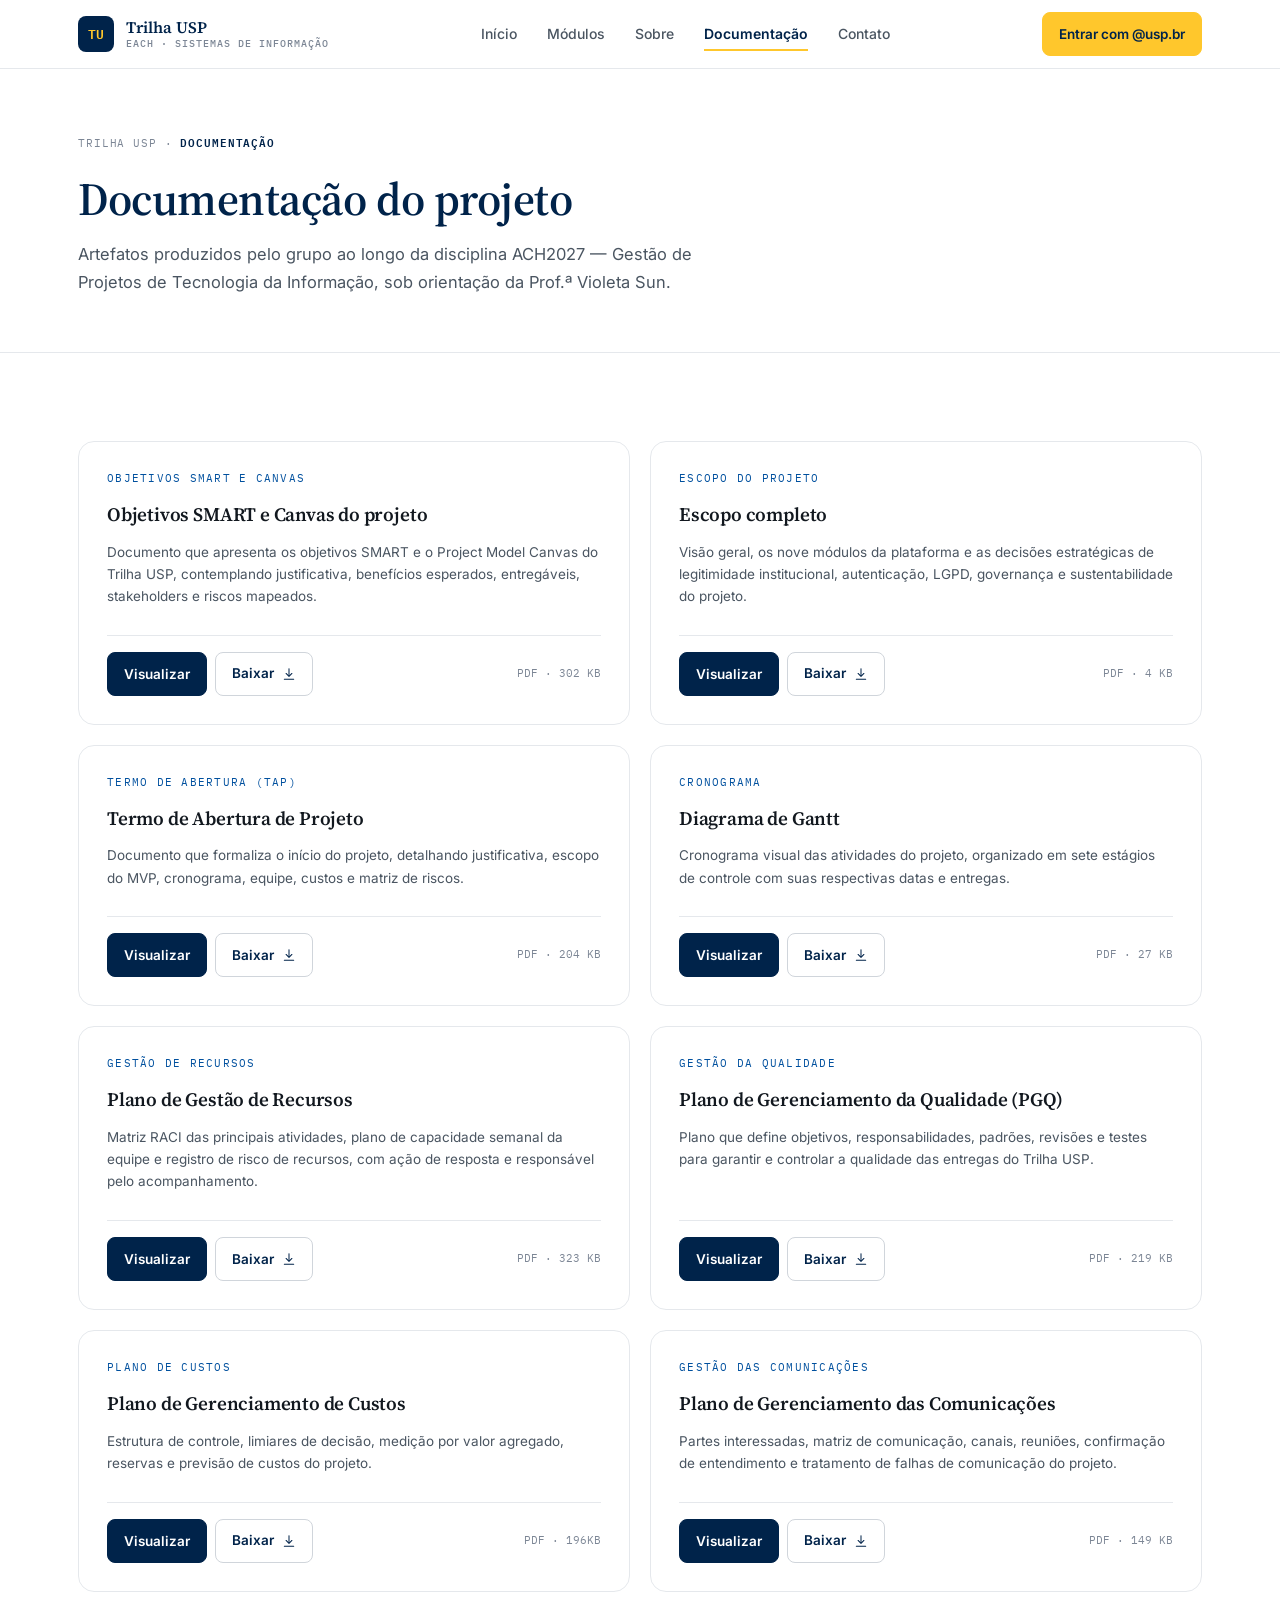
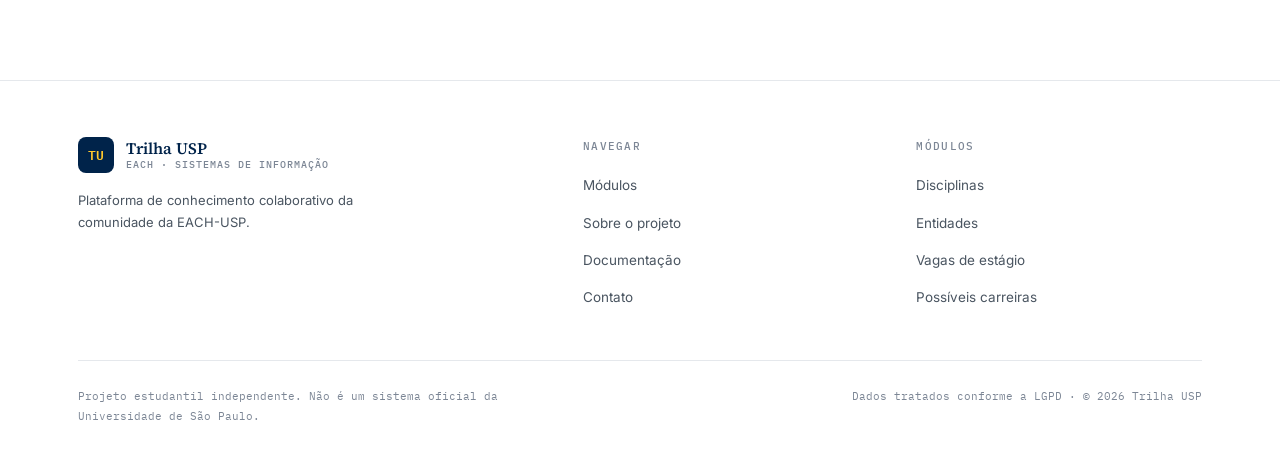
==== commit 4a2c58f3: "Adiciona prévia de PDFs em modal acessível com PDF.js e carregamento sob demanda" ====
--- a/documentacao.html
+++ b/documentacao.html
@@ -1,195 +1,246 @@
-<!DOCTYPE html>
-<html lang="pt-BR">
-<head>
-<meta charset="UTF-8">
-<meta name="viewport" content="width=device-width, initial-scale=1.0">
-<title>Documentação — Trilha USP</title>
-<link rel="preconnect" href="https://fonts.googleapis.com">
-<link rel="preconnect" href="https://fonts.gstatic.com" crossorigin>
-<link href="https://fonts.googleapis.com/css2?family=Source+Serif+4:opsz,wght@8..60,500;8..60,600;8..60,700&family=Inter:wght@400;500;600;700&family=IBM+Plex+Mono:wght@400;500;600&display=swap" rel="stylesheet">
-<link rel="stylesheet" href="assets/styles.css">
-</head>
-<body>
-
-<svg aria-hidden="true" style="position:absolute;width:0;height:0;overflow:hidden">
-  <symbol id="i-menu" viewBox="0 0 24 24" fill="none" stroke="currentColor" stroke-width="1.5" stroke-linecap="round" stroke-linejoin="round"><path d="M4 7h16M4 12h16M4 17h16"/></symbol>
-  <symbol id="i-download" viewBox="0 0 24 24" fill="none" stroke="currentColor" stroke-width="1.75" stroke-linecap="round" stroke-linejoin="round"><path d="M12 3v12"/><path d="m7 11 5 5 5-5"/><path d="M4 21h16"/></symbol>
-</svg>
-
-<header class="site-header">
-  <div class="container header-inner">
-    <a href="index.html" class="brand">
-      <span class="brand-mark">TU</span>
-      <span class="brand-name"><strong>Trilha USP</strong><small>EACH · Sistemas de Informação</small></span>
-    </a>
-    <nav class="main-nav" aria-label="Navegação principal">
-      <a href="index.html">Início</a>
-      <a href="modulos.html">Módulos</a>
-      <a href="sobre.html">Sobre</a>
-      <a href="documentacao.html" class="is-active">Documentação</a>
-      <a href="contato.html">Contato</a>
-    </nav>
-    <div class="header-actions">
-      <button class="btn btn-gold" type="button">Entrar com @usp.br</button>
-      <button class="menu-toggle" type="button" aria-label="Abrir menu" aria-expanded="false">
-        <svg class="icon icon-lg"><use href="#i-menu"/></svg>
-      </button>
-    </div>
-  </div>
-</header>
-
-<main>
-
-  <section class="page-head">
-    <div class="container">
-      <div class="crumb"><a href="index.html">Trilha USP</a> · <span>Documentação</span></div>
-      <h1>Documentação do projeto</h1>
-      <p class="lead">Artefatos produzidos pelo grupo ao longo da disciplina ACH2027 — Gestão de Projetos de Tecnologia da Informação, sob orientação da Prof.ª Violeta Sun.</p>
-    </div>
-  </section>
-
-  <section class="section">
-    <div class="container">
-      <div class="doc-grid reveal">
-
-        <article class="doc-card">
-          <span class="doc-cat">Objetivos SMART e Canvas</span>
-          <h3>Objetivos SMART e Canvas do projeto</h3>
-          <p>Documento que apresenta os objetivos SMART e o Project Model Canvas do Trilha USP, contemplando justificativa, benefícios esperados, entregáveis, stakeholders e riscos mapeados.</p>
-          <div class="doc-foot">
-            <a class="btn btn-primary" href="docs/SMART_TrilhaUSP.pdf" download>
-              Baixar PDF <svg class="icon icon-sm"><use href="#i-download"/></svg>
-            </a>
-            <span class="doc-meta">PDF · 302 KB</span>
-          </div>
-        </article>
-
-        <article class="doc-card">
-          <span class="doc-cat">Escopo do projeto</span>
-          <h3>Escopo completo</h3>
-          <p>Visão geral, os nove módulos da plataforma e as decisões estratégicas de legitimidade institucional, autenticação, LGPD, governança e sustentabilidade do projeto.</p>
-          <div class="doc-foot">
-            <a class="btn btn-primary" href="docs/canvas_trilha_usp.pdf" download>
-              Baixar PDF <svg class="icon icon-sm"><use href="#i-download"/></svg>
-            </a>
-            <span class="doc-meta">PDF · 4 KB</span>
-          </div>
-        </article>
-
-        <article class="doc-card">
-          <span class="doc-cat">Termo de Abertura (TAP)</span>
-          <h3>Termo de Abertura de Projeto</h3>
-          <p>Documento que formaliza o início do projeto, detalhando justificativa, escopo do MVP, cronograma, equipe, custos e matriz de riscos.</p>
-          <div class="doc-foot">
-            <a class="btn btn-primary" href="docs/TAP_Trilha_USP.pdf" download>
-              Baixar PDF <svg class="icon icon-sm"><use href="#i-download"/></svg>
-            </a>
-            <span class="doc-meta">PDF · 204 KB</span>
-          </div>
-        </article>
-
-        <article class="doc-card">
-          <span class="doc-cat">Cronograma</span>
-          <h3>Diagrama de Gantt</h3>
-          <p>Cronograma visual das atividades do projeto, organizado em sete estágios de controle com suas respectivas datas e entregas.</p>
-          <div class="doc-foot">
-            <a class="btn btn-primary" href="docs/Gantt_Trilha_USP.pdf" download>
-              Baixar PDF <svg class="icon icon-sm"><use href="#i-download"/></svg>
-            </a>
-            <span class="doc-meta">PDF · 27 KB</span>
-          </div>
-        </article>
-
-        <article class="doc-card">
-          <span class="doc-cat">Gestão de Recursos</span>
-          <h3>Plano de Gestão de Recursos</h3>
-          <p>Matriz RACI das principais atividades, plano de capacidade semanal da equipe e registro de risco de recursos, com ação de resposta e responsável pelo acompanhamento.</p>
-          <div class="doc-foot">
-            <a class="btn btn-primary" href="docs/Gestao_de_Recursos_Trilha_USP.pdf" download>
-              Baixar PDF <svg class="icon icon-sm"><use href="#i-download"/></svg>
-            </a>
-            <span class="doc-meta">PDF · 323 KB</span>
-          </div>
-        </article>
-
-        <article class="doc-card">
-          <span class="doc-cat">Gestão da Qualidade</span>
-          <h3>Plano de Gerenciamento da Qualidade (PGQ)</h3>
-          <p>Plano que define objetivos, responsabilidades, padrões, revisões e testes para garantir e controlar a qualidade das entregas do Trilha USP.</p>
-          <div class="doc-foot">
-            <a class="btn btn-primary" href="docs/PGQ_Trilha_USP.pdf" download>
-              Baixar PDF <svg class="icon icon-sm"><use href="#i-download"/></svg>
-            </a>
-            <span class="doc-meta">PDF · 219 KB</span>
-          </div>
-        </article>
-
-        <article class="doc-card">
-          <span class="doc-cat">Plano de custos</span>
-          <h3>Plano de Gerenciamento de Custos</h3>
-          <p>Estrutura de controle, limiares de decisão, medição por valor agregado, reservas e previsão de custos do projeto.</p>
-          <div class="doc-foot">
-            <a class="btn btn-primary" href="docs/Custos_TrilhaUSP.pdf" download>
-              Baixar PDF <svg class="icon icon-sm"><use href="#i-download"/></svg>
-            </a>
-            <span class="doc-meta">PDF · 196KB</span>
-          </div>
-        </article>
-
-        <article class="doc-card">
-          <span class="doc-cat">Gestão das Comunicações</span>
-          <h3>Plano de Gerenciamento das Comunicações</h3>
-          <p>Partes interessadas, matriz de comunicação, canais, reuniões, confirmação de entendimento e tratamento de falhas de comunicação do projeto.</p>
-          <div class="doc-foot">
-            <a class="btn btn-primary" href="docs/Plano_de_Gerenciamento_das_Comunicacoes_Trilha_USP.pdf" download>
-              Baixar PDF <svg class="icon icon-sm"><use href="#i-download"/></svg>
-            </a>
-            <span class="doc-meta">PDF · 149 KB</span>
-          </div>
-        </article>
-
-      </div>
-    </div>
-  </section>
-
-</main>
-
-<footer class="site-footer">
-  <div class="container">
-    <div class="footer-grid">
-      <div class="footer-brand">
-        <a href="index.html" class="brand">
-          <span class="brand-mark">TU</span>
-          <span class="brand-name"><strong>Trilha USP</strong><small>EACH · Sistemas de Informação</small></span>
-        </a>
-        <p>Plataforma de conhecimento colaborativo da comunidade da EACH-USP.</p>
-      </div>
-      <div class="footer-col">
-        <h5>Navegar</h5>
-        <ul>
-          <li><a href="modulos.html">Módulos</a></li>
-          <li><a href="sobre.html">Sobre o projeto</a></li>
-          <li><a href="documentacao.html">Documentação</a></li>
-          <li><a href="contato.html">Contato</a></li>
-        </ul>
-      </div>
-      <div class="footer-col">
-        <h5>Módulos</h5>
-        <ul>
-          <li><a href="disciplinas.html">Disciplinas</a></li>
-          <li><a href="entidades.html">Entidades</a></li>
-          <li><a href="em-breve.html?m=vagas">Vagas de estágio</a></li>
-          <li><a href="em-breve.html?m=carreiras">Possíveis carreiras</a></li>
-        </ul>
-      </div>
-    </div>
-    <div class="footer-legal">
-      <p>Projeto estudantil independente. Não é um sistema oficial da Universidade de São Paulo.</p>
-      <p>Dados tratados conforme a LGPD · © <span data-year>2026</span> Trilha USP</p>
-    </div>
-  </div>
-</footer>
-
-<script src="assets/main.js" defer></script>
-</body>
-</html>
+<!DOCTYPE html>
+<html lang="pt-BR">
+<head>
+<meta charset="UTF-8">
+<meta name="viewport" content="width=device-width, initial-scale=1.0">
+<title>Documentação — Trilha USP</title>
+<link rel="preconnect" href="https://fonts.googleapis.com">
+<link rel="preconnect" href="https://fonts.gstatic.com" crossorigin>
+<link href="https://fonts.googleapis.com/css2?family=Source+Serif+4:opsz,wght@8..60,500;8..60,600;8..60,700&family=Inter:wght@400;500;600;700&family=IBM+Plex+Mono:wght@400;500;600&display=swap" rel="stylesheet">
+<link rel="stylesheet" href="assets/styles.css">
+<link rel="stylesheet" href="assets/pdf-preview.css">
+</head>
+<body>
+
+<svg aria-hidden="true" style="position:absolute;width:0;height:0;overflow:hidden">
+  <symbol id="i-menu" viewBox="0 0 24 24" fill="none" stroke="currentColor" stroke-width="1.5" stroke-linecap="round" stroke-linejoin="round"><path d="M4 7h16M4 12h16M4 17h16"/></symbol>
+  <symbol id="i-download" viewBox="0 0 24 24" fill="none" stroke="currentColor" stroke-width="1.75" stroke-linecap="round" stroke-linejoin="round"><path d="M12 3v12"/><path d="m7 11 5 5 5-5"/><path d="M4 21h16"/></symbol>
+</svg>
+
+<header class="site-header">
+  <div class="container header-inner">
+    <a href="index.html" class="brand">
+      <span class="brand-mark">TU</span>
+      <span class="brand-name"><strong>Trilha USP</strong><small>EACH · Sistemas de Informação</small></span>
+    </a>
+    <nav class="main-nav" aria-label="Navegação principal">
+      <a href="index.html">Início</a>
+      <a href="modulos.html">Módulos</a>
+      <a href="sobre.html">Sobre</a>
+      <a href="documentacao.html" class="is-active">Documentação</a>
+      <a href="contato.html">Contato</a>
+    </nav>
+    <div class="header-actions">
+      <button class="btn btn-gold" type="button">Entrar com @usp.br</button>
+      <button class="menu-toggle" type="button" aria-label="Abrir menu" aria-expanded="false">
+        <svg class="icon icon-lg"><use href="#i-menu"/></svg>
+      </button>
+    </div>
+  </div>
+</header>
+
+<main>
+
+  <section class="page-head">
+    <div class="container">
+      <div class="crumb"><a href="index.html">Trilha USP</a> · <span>Documentação</span></div>
+      <h1>Documentação do projeto</h1>
+      <p class="lead">Artefatos produzidos pelo grupo ao longo da disciplina ACH2027 — Gestão de Projetos de Tecnologia da Informação, sob orientação da Prof.ª Violeta Sun.</p>
+    </div>
+  </section>
+
+  <section class="section">
+    <div class="container">
+      <div class="doc-grid reveal">
+
+        <article class="doc-card">
+          <span class="doc-cat">Objetivos SMART e Canvas</span>
+          <h3>Objetivos SMART e Canvas do projeto</h3>
+          <p>Documento que apresenta os objetivos SMART e o Project Model Canvas do Trilha USP, contemplando justificativa, benefícios esperados, entregáveis, stakeholders e riscos mapeados.</p>
+          <div class="doc-foot">
+            <div class="pdf-card-actions">
+              <button class="btn btn-primary" type="button" data-pdf-preview aria-haspopup="dialog" aria-controls="pdf-preview" hidden>Visualizar</button>
+              <a class="btn btn-outline" href="docs/SMART_TrilhaUSP.pdf" download>
+              Baixar <svg class="icon icon-sm"><use href="#i-download"/></svg>
+            </a>
+            </div>
+            <span class="doc-meta">PDF · 302 KB</span>
+          </div>
+        </article>
+
+        <article class="doc-card">
+          <span class="doc-cat">Escopo do projeto</span>
+          <h3>Escopo completo</h3>
+          <p>Visão geral, os nove módulos da plataforma e as decisões estratégicas de legitimidade institucional, autenticação, LGPD, governança e sustentabilidade do projeto.</p>
+          <div class="doc-foot">
+            <div class="pdf-card-actions">
+              <button class="btn btn-primary" type="button" data-pdf-preview aria-haspopup="dialog" aria-controls="pdf-preview" hidden>Visualizar</button>
+              <a class="btn btn-outline" href="docs/canvas_trilha_usp.pdf" download>
+              Baixar <svg class="icon icon-sm"><use href="#i-download"/></svg>
+            </a>
+            </div>
+            <span class="doc-meta">PDF · 4 KB</span>
+          </div>
+        </article>
+
+        <article class="doc-card">
+          <span class="doc-cat">Termo de Abertura (TAP)</span>
+          <h3>Termo de Abertura de Projeto</h3>
+          <p>Documento que formaliza o início do projeto, detalhando justificativa, escopo do MVP, cronograma, equipe, custos e matriz de riscos.</p>
+          <div class="doc-foot">
+            <div class="pdf-card-actions">
+              <button class="btn btn-primary" type="button" data-pdf-preview aria-haspopup="dialog" aria-controls="pdf-preview" hidden>Visualizar</button>
+              <a class="btn btn-outline" href="docs/TAP_Trilha_USP.pdf" download>
+              Baixar <svg class="icon icon-sm"><use href="#i-download"/></svg>
+            </a>
+            </div>
+            <span class="doc-meta">PDF · 204 KB</span>
+          </div>
+        </article>
+
+        <article class="doc-card">
+          <span class="doc-cat">Cronograma</span>
+          <h3>Diagrama de Gantt</h3>
+          <p>Cronograma visual das atividades do projeto, organizado em sete estágios de controle com suas respectivas datas e entregas.</p>
+          <div class="doc-foot">
+            <div class="pdf-card-actions">
+              <button class="btn btn-primary" type="button" data-pdf-preview aria-haspopup="dialog" aria-controls="pdf-preview" hidden>Visualizar</button>
+              <a class="btn btn-outline" href="docs/Gantt_Trilha_USP.pdf" download>
+              Baixar <svg class="icon icon-sm"><use href="#i-download"/></svg>
+            </a>
+            </div>
+            <span class="doc-meta">PDF · 27 KB</span>
+          </div>
+        </article>
+
+        <article class="doc-card">
+          <span class="doc-cat">Gestão de Recursos</span>
+          <h3>Plano de Gestão de Recursos</h3>
+          <p>Matriz RACI das principais atividades, plano de capacidade semanal da equipe e registro de risco de recursos, com ação de resposta e responsável pelo acompanhamento.</p>
+          <div class="doc-foot">
+            <div class="pdf-card-actions">
+              <button class="btn btn-primary" type="button" data-pdf-preview aria-haspopup="dialog" aria-controls="pdf-preview" hidden>Visualizar</button>
+              <a class="btn btn-outline" href="docs/Gestao_de_Recursos_Trilha_USP.pdf" download>
+              Baixar <svg class="icon icon-sm"><use href="#i-download"/></svg>
+            </a>
+            </div>
+            <span class="doc-meta">PDF · 323 KB</span>
+          </div>
+        </article>
+
+        <article class="doc-card">
+          <span class="doc-cat">Gestão da Qualidade</span>
+          <h3>Plano de Gerenciamento da Qualidade (PGQ)</h3>
+          <p>Plano que define objetivos, responsabilidades, padrões, revisões e testes para garantir e controlar a qualidade das entregas do Trilha USP.</p>
+          <div class="doc-foot">
+            <div class="pdf-card-actions">
+              <button class="btn btn-primary" type="button" data-pdf-preview aria-haspopup="dialog" aria-controls="pdf-preview" hidden>Visualizar</button>
+              <a class="btn btn-outline" href="docs/PGQ_Trilha_USP.pdf" download>
+              Baixar <svg class="icon icon-sm"><use href="#i-download"/></svg>
+            </a>
+            </div>
+            <span class="doc-meta">PDF · 219 KB</span>
+          </div>
+        </article>
+
+        <article class="doc-card">
+          <span class="doc-cat">Plano de custos</span>
+          <h3>Plano de Gerenciamento de Custos</h3>
+          <p>Estrutura de controle, limiares de decisão, medição por valor agregado, reservas e previsão de custos do projeto.</p>
+          <div class="doc-foot">
+            <div class="pdf-card-actions">
+              <button class="btn btn-primary" type="button" data-pdf-preview aria-haspopup="dialog" aria-controls="pdf-preview" hidden>Visualizar</button>
+              <a class="btn btn-outline" href="docs/Custos_TrilhaUSP.pdf" download>
+              Baixar <svg class="icon icon-sm"><use href="#i-download"/></svg>
+            </a>
+            </div>
+            <span class="doc-meta">PDF · 196KB</span>
+          </div>
+        </article>
+
+        <article class="doc-card">
+          <span class="doc-cat">Gestão das Comunicações</span>
+          <h3>Plano de Gerenciamento das Comunicações</h3>
+          <p>Partes interessadas, matriz de comunicação, canais, reuniões, confirmação de entendimento e tratamento de falhas de comunicação do projeto.</p>
+          <div class="doc-foot">
+            <div class="pdf-card-actions">
+              <button class="btn btn-primary" type="button" data-pdf-preview aria-haspopup="dialog" aria-controls="pdf-preview" hidden>Visualizar</button>
+              <a class="btn btn-outline" href="docs/Plano_de_Gerenciamento_das_Comunicacoes_Trilha_USP.pdf" download>
+              Baixar <svg class="icon icon-sm"><use href="#i-download"/></svg>
+            </a>
+            </div>
+            <span class="doc-meta">PDF · 149 KB</span>
+          </div>
+        </article>
+
+      </div>
+    </div>
+  </section>
+
+</main>
+
+<footer class="site-footer">
+  <div class="container">
+    <div class="footer-grid">
+      <div class="footer-brand">
+        <a href="index.html" class="brand">
+          <span class="brand-mark">TU</span>
+          <span class="brand-name"><strong>Trilha USP</strong><small>EACH · Sistemas de Informação</small></span>
+        </a>
+        <p>Plataforma de conhecimento colaborativo da comunidade da EACH-USP.</p>
+      </div>
+      <div class="footer-col">
+        <h5>Navegar</h5>
+        <ul>
+          <li><a href="modulos.html">Módulos</a></li>
+          <li><a href="sobre.html">Sobre o projeto</a></li>
+          <li><a href="documentacao.html">Documentação</a></li>
+          <li><a href="contato.html">Contato</a></li>
+        </ul>
+      </div>
+      <div class="footer-col">
+        <h5>Módulos</h5>
+        <ul>
+          <li><a href="disciplinas.html">Disciplinas</a></li>
+          <li><a href="entidades.html">Entidades</a></li>
+          <li><a href="em-breve.html?m=vagas">Vagas de estágio</a></li>
+          <li><a href="em-breve.html?m=carreiras">Possíveis carreiras</a></li>
+        </ul>
+      </div>
+    </div>
+    <div class="footer-legal">
+      <p>Projeto estudantil independente. Não é um sistema oficial da Universidade de São Paulo.</p>
+      <p>Dados tratados conforme a LGPD · © <span data-year>2026</span> Trilha USP</p>
+    </div>
+  </div>
+</footer>
+
+<script src="assets/main.js" defer></script>
+
+<dialog class="pdf-modal" id="pdf-preview" aria-labelledby="pdf-title" aria-describedby="pdf-help">
+  <header class="pdf-modal-header">
+    <h2 id="pdf-title">Visualização do documento</h2>
+    <a class="btn btn-outline pdf-header-download" data-pdf-download download>Baixar PDF</a>
+    <button class="pdf-close" id="pdf-close" type="button" aria-label="Fechar visualização"><span aria-hidden="true">×</span></button>
+  </header>
+  <p class="visually-hidden" id="pdf-help">Prévia visual em canvas. Use os controles para trocar de página e ampliar. Para leitura no seu leitor de PDF, utilize Baixar PDF. Pressione Escape para fechar.</p>
+  <div class="pdf-toolbar" aria-label="Controles do documento">
+    <button class="btn btn-outline" id="pdf-previous" type="button" disabled>Anterior</button>
+    <span class="pdf-page-label" id="pdf-page-label">Carregando…</span>
+    <button class="btn btn-outline" id="pdf-next" type="button" disabled>Próxima</button>
+    <label for="pdf-zoom">Zoom</label>
+    <select id="pdf-zoom" disabled><option value="1">Ajustar à largura</option><option value="1.25">125%</option><option value="1.5">150%</option><option value="2">200%</option></select>
+  </div>
+  <div class="pdf-stage" id="pdf-stage" tabindex="0" aria-label="Página do PDF" aria-busy="false">
+    <canvas id="pdf-canvas" role="img" hidden></canvas>
+    <div class="pdf-error" id="pdf-error" hidden>
+      <p>Não foi possível carregar a prévia deste documento. Você pode baixar o PDF e abri-lo no seu leitor de preferência.</p>
+      <a class="btn btn-primary" data-pdf-download download>Baixar documento</a>
+    </div>
+  </div>
+  <p class="pdf-status" id="pdf-status" role="status" aria-live="polite"></p>
+</dialog>
+<script src="assets/pdf-preview.js" defer></script>
+</body>
+</html>
+
--- a/assets/pdf-preview.css
+++ b/assets/pdf-preview.css
@@ -0,0 +1,35 @@
+/* Estilos exclusivos da documentação: sem modificar a identidade compartilhada. */
+.doc-foot:has(.pdf-card-actions){flex-wrap:wrap;}
+.pdf-card-actions{display:flex;flex-wrap:wrap;gap:8px;}
+.pdf-card-actions [hidden]{display:none;}
+.pdf-modal{border:1px solid var(--line);border-radius:var(--radius-lg);padding:0;margin:auto;width:min(1100px,calc(100vw - 32px));max-width:none;height:min(900px,calc(100dvh - 32px));max-height:calc(100dvh - 32px);background:var(--paper);color:var(--ink);font-family:var(--font-sans);overflow:hidden;box-shadow:var(--shadow-lg);}
+.pdf-modal[open]{display:flex;flex-direction:column;}
+/* Entrada e saída: fade + escala curta, sem animar o conteúdo do canvas. */
+.pdf-modal{opacity:0;transform:scale(.98);transition:opacity .3s ease-out,transform .3s ease-out;}
+.pdf-modal.is-visible{opacity:1;transform:scale(1);}
+.pdf-modal::backdrop{background:rgba(0,35,74,.66);backdrop-filter:blur(8px);-webkit-backdrop-filter:blur(8px);opacity:0;transition:opacity .3s ease-out;}
+.pdf-modal.is-visible::backdrop{opacity:1;}
+.pdf-modal-header{display:flex;align-items:center;gap:16px;padding:18px 22px;background:var(--surface);border-bottom:1px solid var(--line);flex-shrink:0;}
+.pdf-modal-header h2{font-family:var(--font-sans);font-size:18px;line-height:1.4;flex:1;min-width:0;overflow-wrap:anywhere;}
+.pdf-close{display:grid;place-items:center;flex-shrink:0;width:44px;height:44px;border:1px solid var(--line);border-radius:8px;background:var(--surface);color:var(--usp-blue-900);font-size:28px;line-height:1;transition:background-color .3s ease-out,border-color .3s ease-out;}
+.pdf-close:hover{background:var(--paper);border-color:var(--usp-gold);}
+.pdf-toolbar{display:flex;align-items:center;justify-content:center;gap:12px;flex-wrap:wrap;padding:10px 16px;border-bottom:1px solid var(--line);background:var(--surface);flex-shrink:0;}
+.pdf-toolbar label,.pdf-page-label,.pdf-status{font-family:var(--font-mono);font-size:11px;color:var(--ink-soft);}
+.pdf-toolbar select{font-family:var(--font-sans);font-size:13px;min-height:44px;border:1px solid var(--line);border-radius:6px;background:var(--surface);color:var(--ink);padding:6px;max-width:145px;}
+.pdf-modal button:disabled,.pdf-modal select:disabled{opacity:.5;cursor:default;transform:none;}
+.pdf-modal .btn{transition:background-color .3s ease-out,border-color .3s ease-out,color .3s ease-out;transform:none;}
+.pdf-stage{flex:1;min-height:0;overflow:auto;overscroll-behavior:contain;scroll-behavior:smooth;padding:16px;}
+.pdf-stage canvas{display:block;margin:0 auto;background:var(--surface);box-shadow:var(--shadow-sm);}
+.pdf-stage [hidden]{display:none;}
+.pdf-status{padding:8px 16px;margin:0;border-top:1px solid var(--line);background:var(--surface);flex-shrink:0;}
+.pdf-error{max-width:52ch;margin:40px auto;line-height:1.7;text-align:center;}
+.pdf-error p{margin-bottom:20px;}
+.pdf-modal :focus-visible{outline:3px solid var(--usp-blue-700);outline-offset:3px;}
+@media(max-width:600px){
+ .pdf-modal{width:calc(100vw - 12px);height:calc(100dvh - 12px);max-height:calc(100dvh - 12px);border-radius:12px;}
+ .pdf-modal-header{padding:12px;gap:8px;flex-wrap:wrap;}.pdf-modal-header h2{font-size:15px;flex-basis:calc(100% - 60px);order:0;}.pdf-close{order:1;}.pdf-header-download{order:2;}.pdf-toolbar{gap:8px;padding:8px;}.pdf-toolbar .btn{padding:8px 10px;}.pdf-stage{padding:16px;}
+}
+@media(prefers-reduced-motion:reduce){
+ .pdf-modal,.pdf-modal::backdrop,.pdf-modal *{transition:none!important;animation:none!important;scroll-behavior:auto!important;}
+ .pdf-modal{transform:none;}
+}
